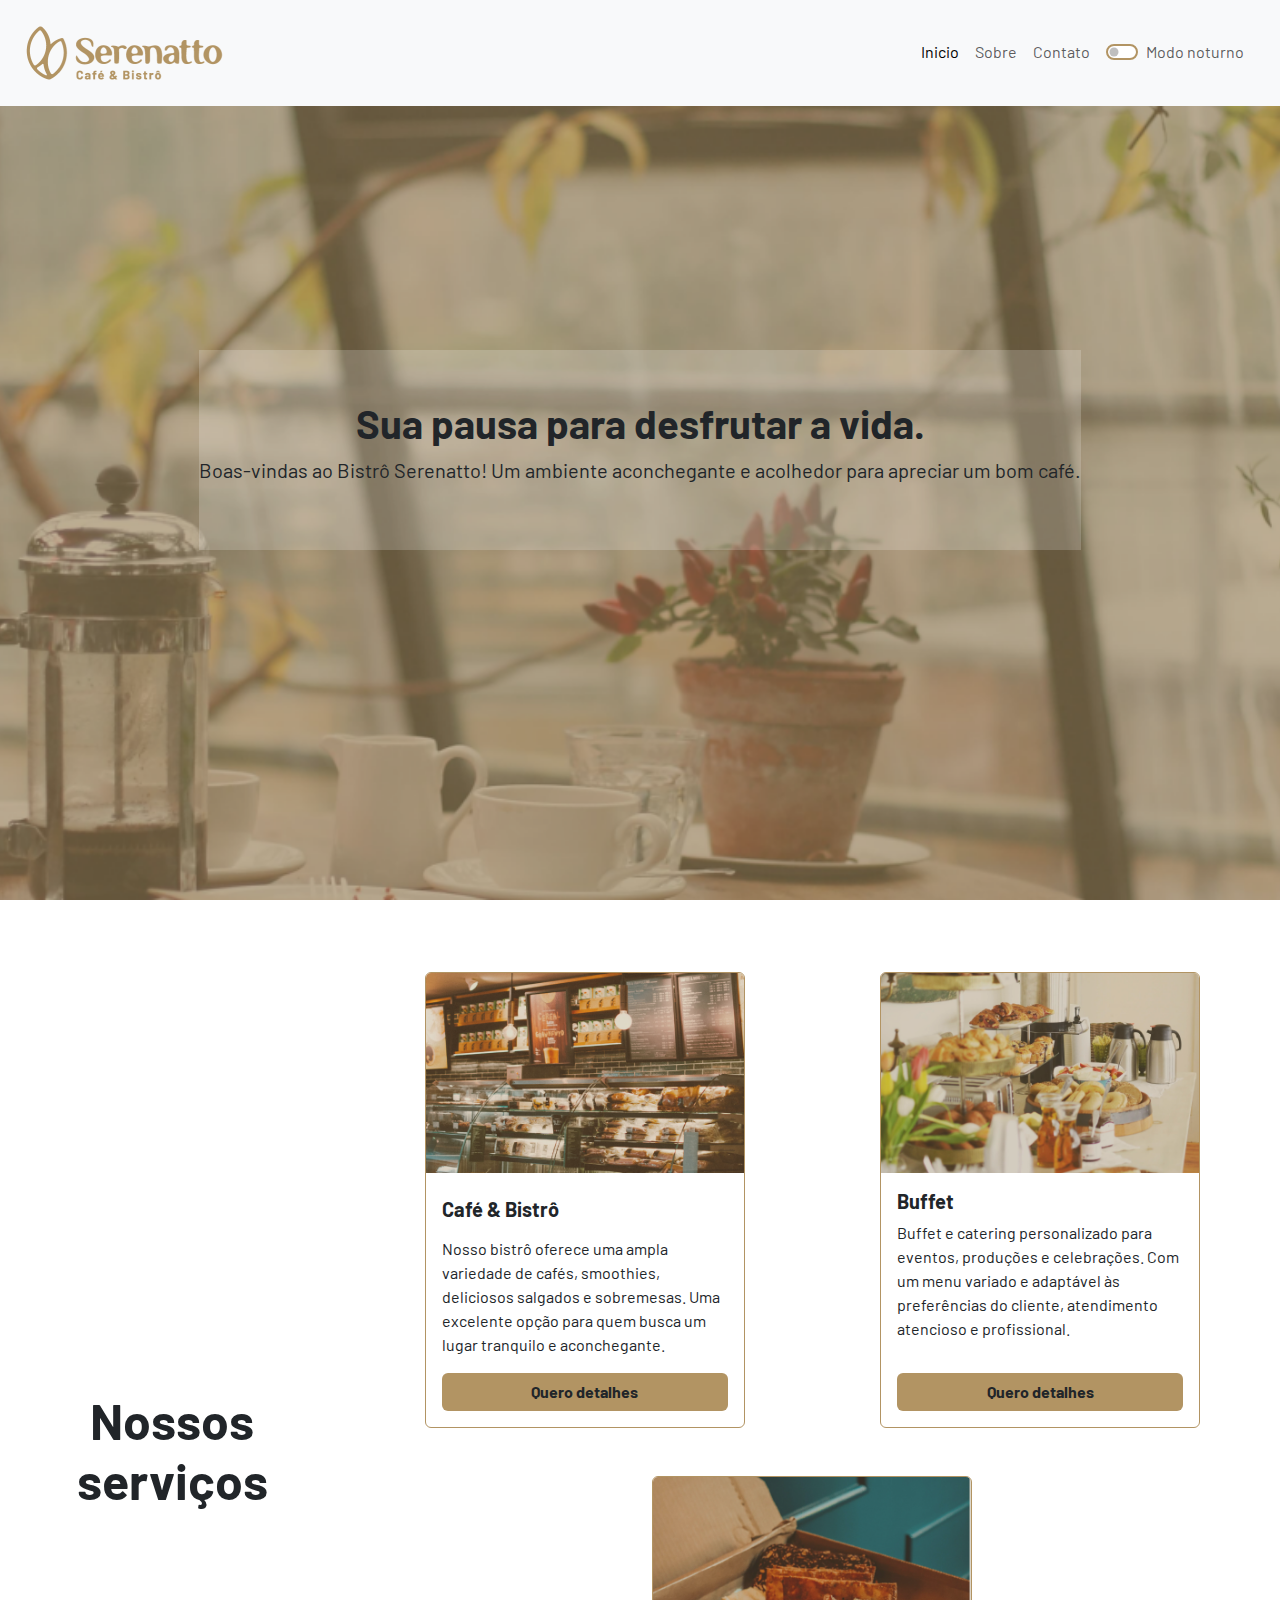
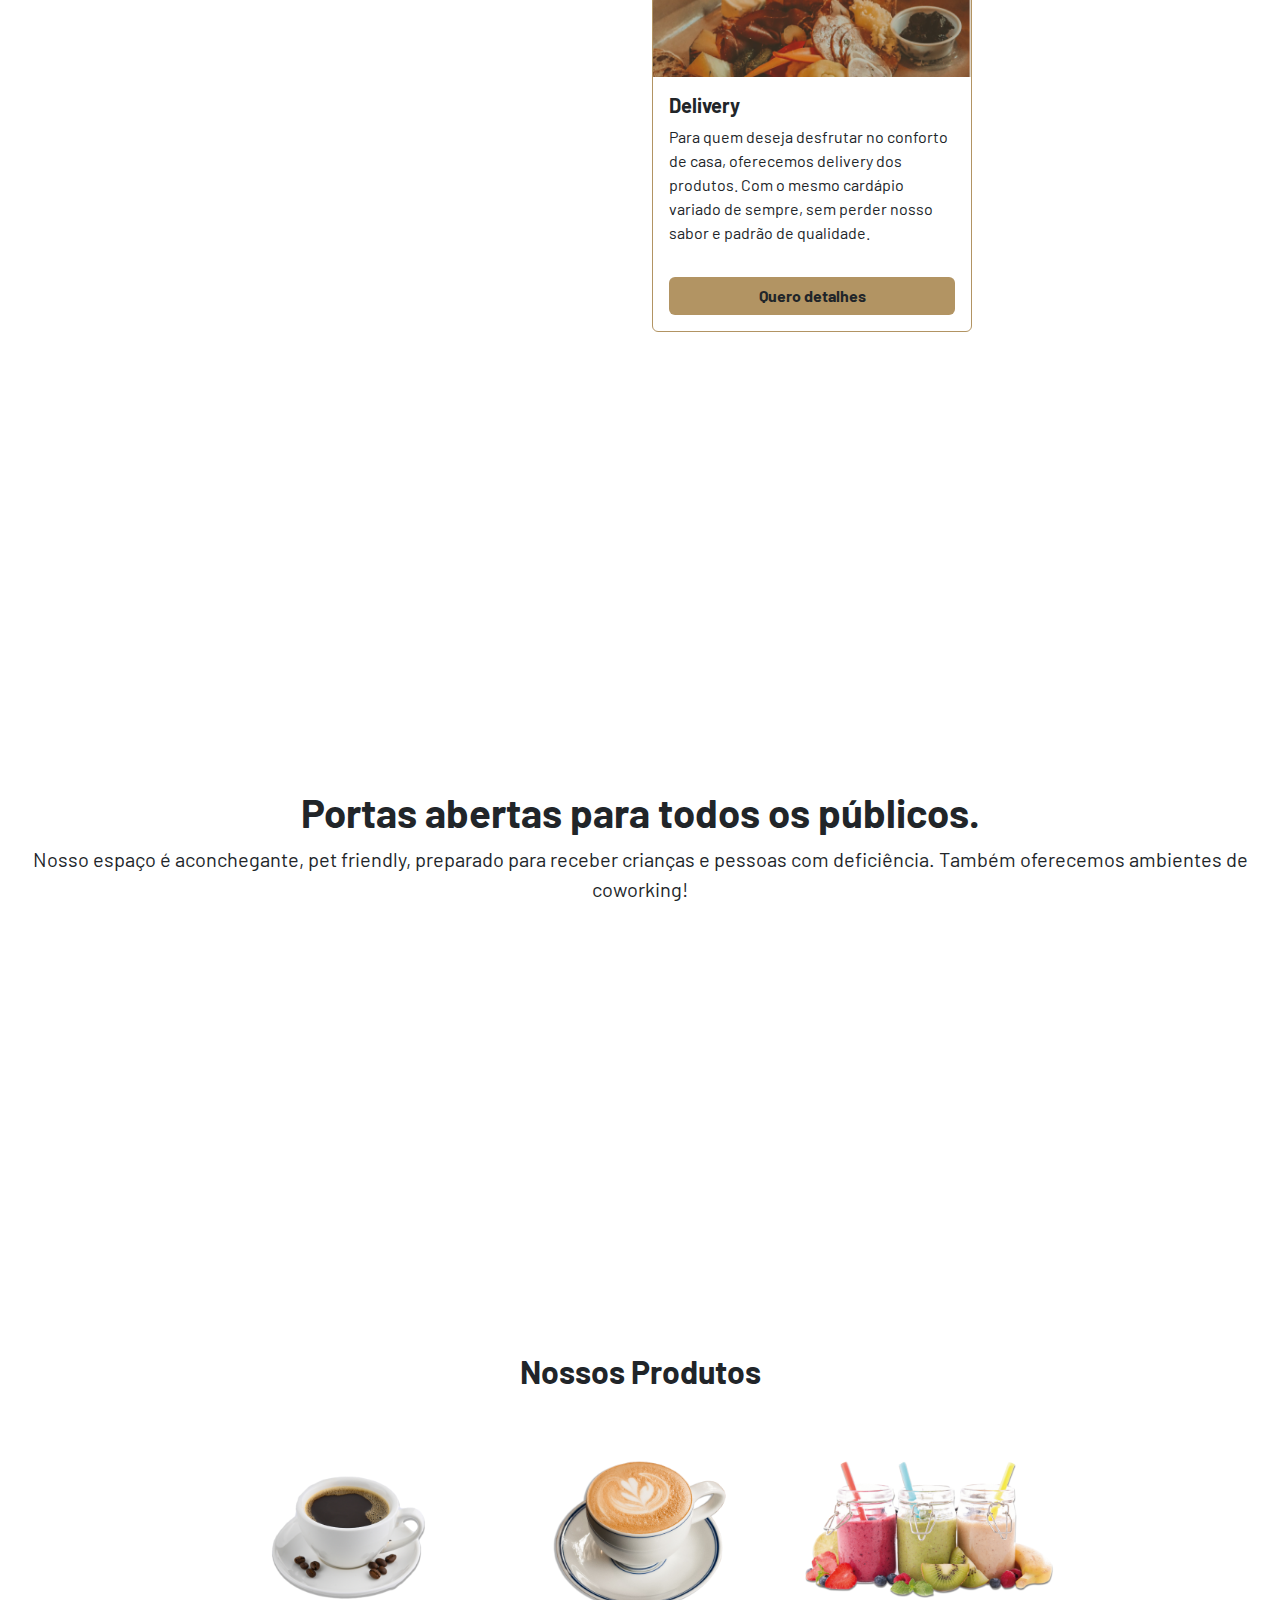
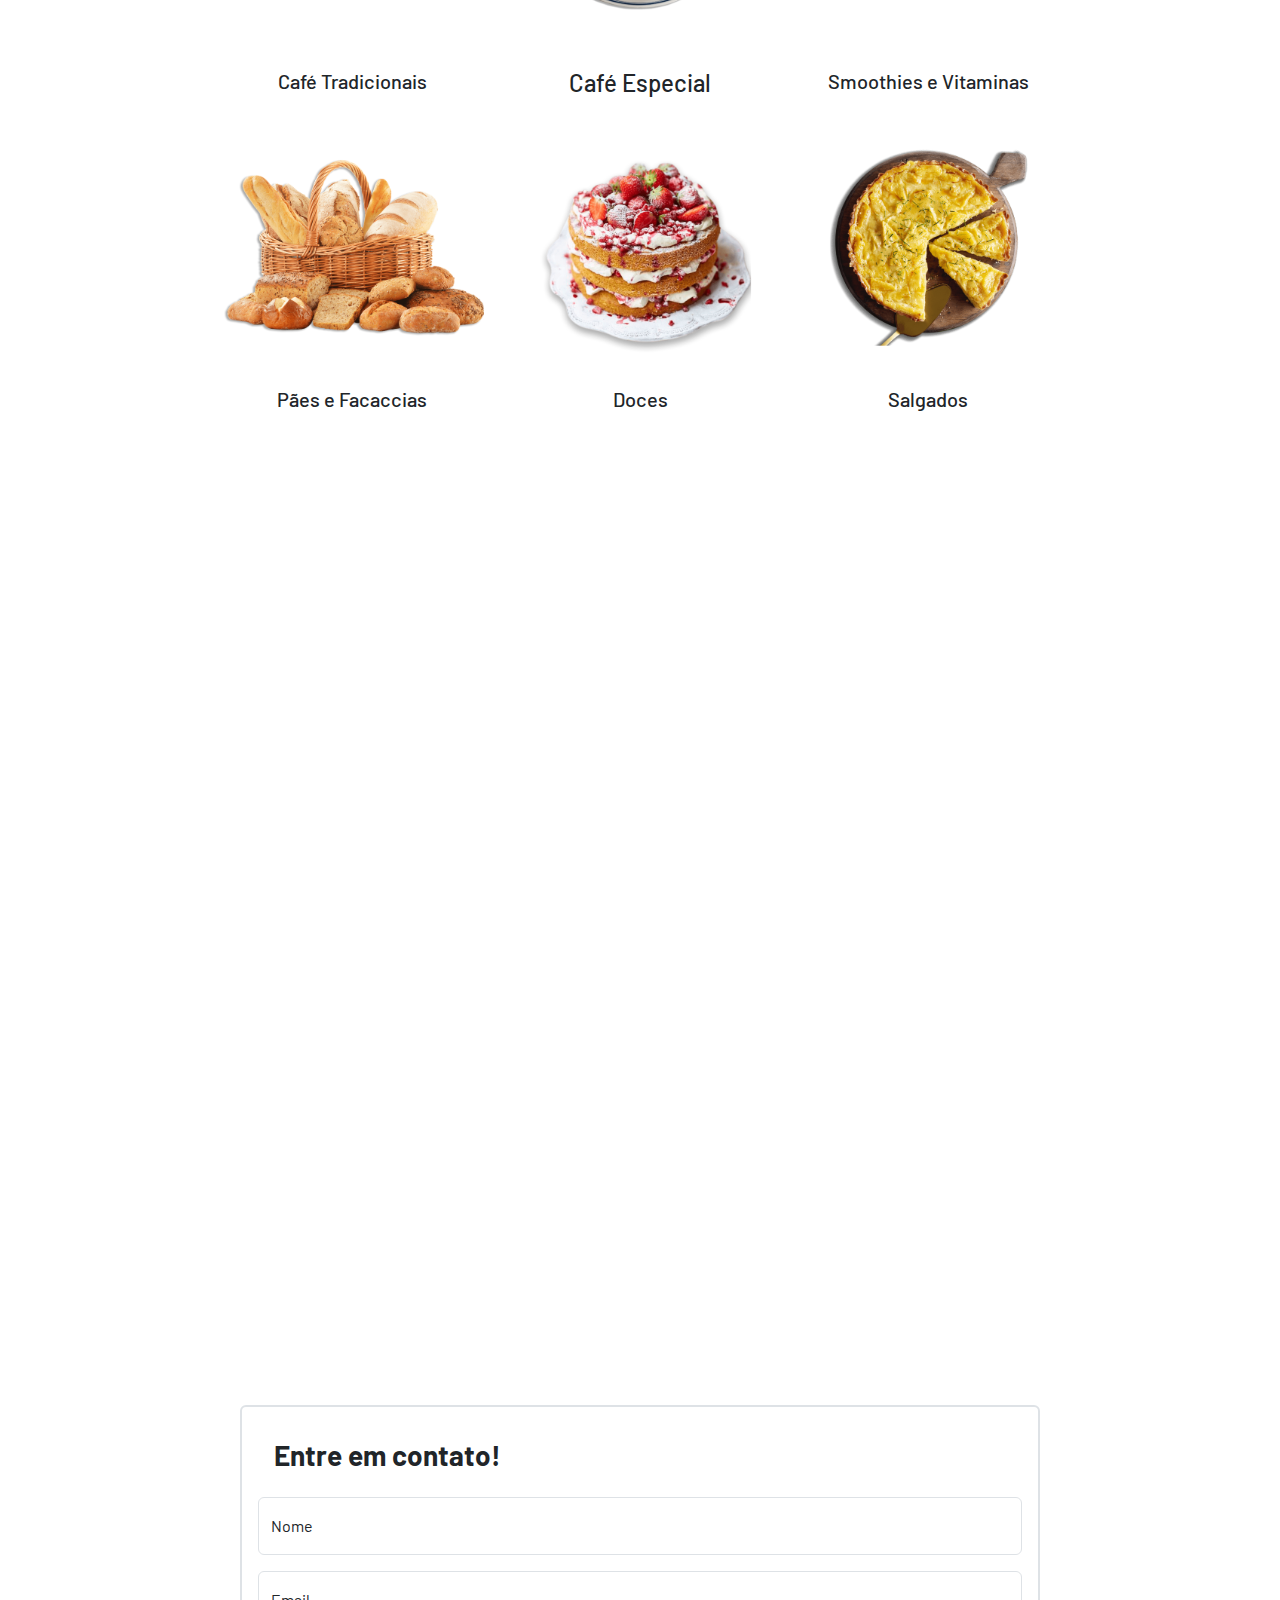
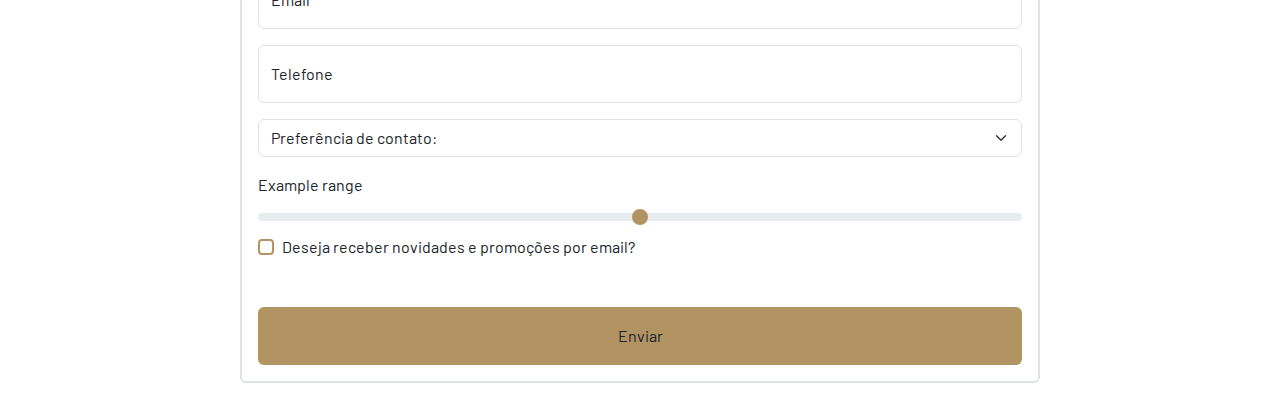
==== index.html @ 30882ae3 "Adicionando o formulário" ====
<!DOCTYPE html>
<html lang="pt-br">
<head>
    <meta charset="UTF-8">
    <meta http-equiv="X-UA-Compatible" content="IE=edge">
    <meta name="viewport" content="width=device-width, initial-scale=1.0">
    <link rel="shortcut icon" href="./" type="image/x-icon">
    <link rel="shortcut icon" href="assets/imgs/favicon.png" type="image/x-icon">
    <title>Serenatto</title>
    <link href="https://fonts.googleapis.com/css2?family=Barlow+Condensed:wght@700&family=Barlow:wght@400;600&display=swap" rel="stylesheet">
    <link href="https://cdn.jsdelivr.net/npm/bootstrap@5.3.3/dist/css/bootstrap.min.css" rel="stylesheet" integrity="sha384-QWTKZyjpPEjISv5WaRU9OFeRpok6YctnYmDr5pNlyT2bRjXh0JMhjY6hW+ALEwIH" crossorigin="anonymous">
    <link href="https://cdn.jsdelivr.net/npm/bootstrap@5.3.0-alpha2/dist/css/bootstrap.min.css" rel="stylesheet"integrity="sha384-aFq/bzH65dt+w6FI2ooMVUpc+21e0SRygnTpmBvdBgSdnuTN7QbdgL+OapgHtvPp" crossorigin="anonymous">
    <link rel="stylesheet" href="https://cdn.jsdelivr.net/npm/bootstrap-icons@1.10.4/font/bootstrap-icons.css">
    <link rel="stylesheet" href="https://cdn.jsdelivr.net/npm/bootstrap-icons@1.11.3/font/bootstrap-icons.min.css">
    <link rel="stylesheet" href="https://cdnjs.cloudflare.com/ajax/libs/font-awesome/6.5.2/css/all.min.css" integrity="sha512-SnH5WK+bZxgPHs44uWIX+LLJAJ9/2PkPKZ5QiAj6Ta86w+fsb2TkcmfRyVX3pBnMFcV7oQPJkl9QevSCWr3W6A==" crossorigin="anonymous" referrerpolicy="no-referrer" />
    <link rel="stylesheet" href="assets/css/estilos.css">
  </head>
<body>

  <header>
    <nav class="navbar-expand-lg navbar bg-body-tertiary fixed-top">
      <div class="container-fluid">
        <a class="navbar-brand" href="#"><img src="assets/imgs/logo.png" alt="Logo da cafeteria"></a>
        <button class="navbar-toggler" type="button" data-bs-toggle="offcanvas" data-bs-target="#offcanvasNavbar" aria-controls="offcanvasNavbar" aria-label="Toggle navigation">
          <span class="navbar-toggler-icon"></span>
        </button>
        <div class="offcanvas offcanvas-end" tabindex="-1" id="offcanvasNavbar" aria-labelledby="offcanvasNavbarLabel">
          <div class="offcanvas-header">
            <h5 class="offcanvas-title" id="offcanvasNavbarLabel"><img src="assets/imgs/logo-mobile.png" alt=""></h5>
            <button type="button" class="btn-close" data-bs-dismiss="offcanvas" aria-label="Close"></button>
          </div>
          <div class="offcanvas-body">
            <ul class="navbar-nav justify-content-end flex-grow-1 pe-3">
              <li class="nav-item">
                <a class="nav-link active" aria-current="page" href="#">Inicio</a>
              </li>
              <li class="nav-item">
                <a class="nav-link" href="#">Sobre</a>
              </li>
              <li class="nav-item">
                <a class="nav-link" href="#contato">Contato</a>
              </li>
              <li class="nav-item">
                <a class="nav-link" href="#">
                  <div class="form-check form-switch">
                    <input class="form-check-input" type="checkbox" role="switch" id="flexSwitchCheckDefault">
                    <label class="form-check-label" for="flexSwitchCheckDefault">Modo noturno</label>
                  </div>
                </a>
              </li>
          </div>
        </div>
      </div>
    </nav>
  </header>

  <main>
    <!-- Primeira section com a primeira imagem -->
    <section class="banners banner-1 d-flex flex-column justify-content-center">
      <div class="banner-titulo">
        <h2>Sua pausa para desfrutar a vida.</h2>
        <p>Boas-vindas ao Bistrô Serenatto! Um ambiente aconchegante e acolhedor para apreciar um bom café.</p>
      </div>
    </section>

    <!-- Parte de serviços -->
    <section  class="py-5">
      <h2 class=" title text-center fw-bold pb-1">Nossos serviços</h2>
      <div class="container">
        <div class="card m-4" style="width: 20rem;">
          <img src="assets/imgs/cafe-card.png" class="card-img-top" alt="Balcão de padaria normal com alimentos diversos">
          <div class="card-body">
            <h5 class="card-title py-2 fw-bold">Café & Bistrô</h5>
            <p>
              Nosso bistrô oferece uma ampla variedade de cafés, smoothies, deliciosos
              salgados e sobremesas. Uma excelente opção para quem busca um lugar tranquilo e
              aconchegante.
            </p>
            <a href="#" class="btn botao-padrao w-100 fw-bold" data-bs-toggle="offcanvas" data-bs-target="#canvas-1" aria-controls="offcanvasRight">Quero detalhes</a>
          </div>
        </div>

        <div class="card m-4" style="width: 20rem;">
          <img src="./assets/imgs/buffet-card.png" class="card-img-top" alt="Mesa de buffet com alimentos diversos">
          <div class="card-body">
            <h5 class="card-title fw-bold">Buffet</h5>
            <p class="card-text">Buffet e catering personalizado para eventos, produções e celebrações. Com
              um menu variado e adaptável às preferências do cliente, atendimento atencioso e
              profissional.</p>
            <a href="#" class="btn botao-padrao w-100 fw-bold mt-3" data-bs-toggle="offcanvas" data-bs-target="#canvas-1" aria-controls="offcanvasRight">Quero detalhes</a>
          </div>
        </div>

        <div class="card m-4" style="width: 20rem;">
          <img src="./assets/imgs/delivery-card.png" class="card-img-top" alt="Caixa aberta armazenando comidas diversas">
          <div class="card-body">
            <h5 class="card-title fw-bold">Delivery</h5>
            <p class="card-text">Para quem deseja desfrutar no conforto de casa, oferecemos delivery dos
              produtos. Com o mesmo cardápio variado de sempre, sem perder nosso sabor e padrão de
              qualidade.</p>
            <a href="#" class="btn botao-padrao w-100 fw-bold mt-3" data-bs-toggle="offcanvas" data-bs-target="#canvas-1" aria-controls="offcanvasRight">Quero detalhes</a>
          </div>
        </div>
    </section>

    <!-- Segunda imagem para o publico -->
    <section class="banners banner-2 d-flex flex-column justify-content-center">
      <div class="banner-titulo-2">
        <h2>Portas abertas para todos os públicos.</h2>
        <p>Nosso espaço é aconchegante, pet friendly, preparado para receber crianças e pessoas com deficiência. Também oferecemos ambientes de coworking!</p>
      </div>
    </section>

    <!--  Nossos produtos -->
    <section class="py-5" >
      <div class="row justify-content-center">
        <h2 class="fw-bold pb-1 text-center">Nossos Produtos</h2>

        <div class="col-12 col-md-6 col-xl-3 card border-0 btn" style="width: 18rem;" data-bs-toggle="modal" data-bs-target="#modal-1">
          <img src="assets/imgs/produtos-cafe-tradicional.png" class="card-img-top" alt="Imagem do café preto">
          <div class="card-body text-center">
            <h5 class="card-text">Café Tradicionais</h5>
          </div>
        </div>

        <div class="col-12 col-md-6 col-xl-3 card border-0 btn" style="width: 18rem;" data-bs-toggle="modal" data-bs-target="#modal-2">
          <img src="assets/imgs/produtos-cafe-especial.png" class="card-img-top" alt="Imagem café com leite">
          <div class="card-body">
            <h4 class="card-text text-center">Café Especial</h5>
          </div>
        </div>

        <div class="col-12 col-md-6 col-xl-3 card border-0 btn" style="width: 18rem;" data-bs-toggle="modal" data-bs-target="#modal-3">
          <img src="assets/imgs/produtos-vitaminas.png" class="card-img-top" alt="...">
          <div class="card-body">
            <h5 class="card-text text-center">Smoothies e Vitaminas</h5>
          </div>
        </div>
        <div class="col-12 col-md-6 col-xl-3 card border-0 btn" style="width: 18rem;" data-bs-toggle="modal" data-bs-target="#modal-4">
          <img src="assets/imgs/produtos-paes.png" class="card-img-top" alt="...">
          <div class="card-body">
            <h5 class="card-text text-center">Pães e Facaccias</h5>
          </div>
        </div>

        <div class="col-12 col-md-6 col-xl-3 card border-0 btn" style="width: 18rem;" data-bs-toggle="modal" data-bs-target="#modal-5">
          <img src="assets/imgs/produtos-doces.png" class="card-img-top" alt="Doces">
          <div class="card-body">
            <h5 class="card-text text-center">Doces</h5>
          </div>
        </div>

        <div class="col-12 col-md-6 col-xl-3 card border-0 btn" style="width: 18rem;" data-bs-toggle="modal" data-bs-target="#modal-6">
          <img src="assets/imgs/produtos-salgados.png" class="card-img-top" alt="...">
          <div class="card-body">
            <h5 class="card-text text-center">Salgados</h5>
          </div>
        </div>
      </div>
    </section>

    <section class="banners banner-3">   
    </section>

    <section class="py-4 container">
      <div class="border border-2 rounded p-3" style="width: 800px;">
        <h3 class="fw-bold p-3">Entre em contato!</h3>

        <form id="contato">
          <div class="form-floating mb-3">
            <input type="text" class="form-control" id="floatingNome" placeholder="none">
            <label for="floatingNome">Nome</label>
          </div>
          <div class="form-floating mb-3">
            <input type="email" class="form-control" id="floatingEmail" placeholder="name@example.com">
            <label for="floatingEmail">Email</label>
          </div>
          <div class="form-floating mb-3">
            <input type="number" class="form-control" id="floatingTelefone" placeholder="Telefone">
            <label for="floatingTelefone">Telefone</label>
          </div>
          <!-- MENU SUSPENSO -->
          <select class="form-select mb-3" aria-label="Default select example"> 
            <option selected>Preferência de contato:</option>
            <option value="1">WhatsAp</option>
            <option value="2">Email</option>
            <option value="3">Ligação</option>
          </select>
          
          <!-- input range -->
          <label for="nivel-satisfacao" class="form-label">Example range</label>
          <input type="range" class="form-range" id="nivel-satisfacao">

          <!-- input chack -->
          <div class="form-check mb-5">
            <input class="form-check-input" type="checkbox" value="" id="flexCheckDefault">
            <label class="form-check-label" for="flexCheckDefault">
              Deseja receber novidades e promoções por email?
            </label>
          </div>
          <button type="button" class="btn w-100 p-3">Enviar</button>
        </form>
      </div>
    </section>
  </main>

  <!-- Canvas 1 -->
  <div class="offcanvas offcanvas-end" tabindex="-1" id="canvas-1" aria-labelledby="offcanvasRightLabel">
    <div class="offcanvas-header">
      <h5 class="offcanvas-title" id="offcanvasRightLabel"><img src="assets/imgs/logo-mobile.png" alt="Imagem da logo"></h5>
      <button type="button" class="btn-close" data-bs-dismiss="offcanvas" aria-label="Close"></button>
    </div>
    <div class="offcanvas-body">
      <div class="accordion" id="accordionExample">
        <div class="accordion-item">
          <h2 class="accordion-header">
            <button class="accordion-button" type="button" data-bs-toggle="collapse" data-bs-target="#collapseOne" aria-expanded="true" aria-controls="collapseOne">
              Café
            </button>
          </h2>
          <div id="collapseOne" class="accordion-collapse collapse show" data-bs-parent="#accordionExample">
            <div class="accordion-body">
              Temos um excelente espaço para alimentação e descanso, com a vitrine recheada de doces, salgados, cafés tradicionais e especiais para desfrutar seus melhores momentos.
            </div>
          </div>
        </div>
        <div class="accordion-item">
          <h2 class="accordion-header">
            <button class="accordion-button collapsed" type="button" data-bs-toggle="collapse" data-bs-target="#collapseTwo" aria-expanded="false" aria-controls="collapseTwo">
              Bistrô
            </button>
          </h2>
          <div id="collapseTwo" class="accordion-collapse collapse" data-bs-parent="#accordionExample">
            <div class="accordion-body">
              Além de cafés o dia todo, oferecemos refeições em horário de almoço (11 às 15h) com pratos deliciosos de bistrô!
            </div>
          </div>
        </div>
        <div class="accordion-item">
          <h2 class="accordion-header">
            <button class="accordion-button collapsed" type="button" data-bs-toggle="collapse" data-bs-target="#collapseThree" aria-expanded="false" aria-controls="collapseThree">
              Coworking
            </button>
          </h2>
          <div id="collapseThree" class="accordion-collapse collapse" data-bs-parent="#accordionExample">
            <div class="accordion-body">
              Temos espaço adequado para trabalho, com conexão de internet de alta velocidade e instalações confortáveis para reuniões.
            </div>
          </div>
        </div>
      </div>
    </div>
  </div>

  <!-- Modal-1 -->
  <div class="modal fade" id="modal-1" tabindex="-1" aria-labelledby="exampleModalLabel" aria-hidden="true">
    <div class="modal-dialog">
      <div class="modal-content">
        <div class="modal-header">
          <h1 class="modal-title fs-5" id="exampleModalLabel">Café Tradicionais</h1>
          <button type="button" class="btn-close" data-bs-dismiss="modal" aria-label="Close"></button>
        </div>
        <div class="modal-body">
          <img src="assets/imgs/produtos-cafe-tradicional.png" class="w-100" alt="Imagem do café preto">
          <p>
            O café Serenatto é conhecido por seus blends tradicionais e saborosos, que agradam aos amantes da bebida.
            Nossos grãos são cuidadosamente selecionados e torrados para produzir um aroma rico e sabor equilibrado.
          </p>
          <p> 
            Entre os cafés mais tradicionais da casa, destaca-se o "Café Serenatto", um blend exclusivo de grãos com notas de chocolate e caramelo. 
            Outra opção popular é o "Café Italiano", um café expresso encorpado e intenso. Já o "Café Cappuccino" é uma escolha clássica para quem prefere uma bebida cremosa e suave.
          </p>
        </div>
        <div class="modal-footer mx-auto">
          <button type="button" class="btn btn-secondary border-0" data-bs-dismiss="modal">Fechar janela</button>
        </div>
      </div>
    </div>
  </div>

  <!-- Modal-2 -->
  <div class="modal fade" id="modal-2" tabindex="-1" aria-labelledby="exampleModalLabel" aria-hidden="true">
    <div class="modal-dialog">
      <div class="modal-content">
        <div class="modal-header">
          <h1 class="modal-title fs-5" id="exampleModalLabel">Café Tradicionais</h1>
          <button type="button" class="btn-close" data-bs-dismiss="modal" aria-label="Close"></button>
        </div>
        <div class="modal-body">
          <img src="assets/imgs/produtos-cafe-especial.png" class="w-100" alt="Imagem do café preto">
          <p> Somos conhecidos também por nossos cafés especiais, que são cuidadosamente preparados com grãos selecionados de alta qualidade e técnicas de preparo precisas. </p>
          <p> 
            Entre as opções de cafés especiais do Café & Bistrô Serenatto, destacamos o café aeropress, que é preparado com uma técnica de imersão e pressão,
            resultando em uma bebida de sabor intenso e aroma acentuado. Outra opção popular é o café Hario V60, que é preparado com um filtro de papel em formato de cone e resulta em uma bebida limpa e suave,
            ressaltando as notas sensoriais dos grãos. Além disso, oferecemos uma variedade de bebidas geladas, como o café gelado, que é preparado com grãos torrados escuros e servido com gelo e leite, resultando em uma bebida refrescante e saborosa.
          </p>
        </div>
        <div class="modal-footer mx-auto">
          <button type="button" class="btn btn-secondary border-0" data-bs-dismiss="modal">Fechar janela</button>
        </div>
      </div>
    </div>
  </div>

  <!-- Modal -3 -->
  <div class="modal fade" id="modal-3" tabindex="-1" aria-labelledby="exampleModalLabel" aria-hidden="true">
    <div class="modal-dialog">
      <div class="modal-content">
        <div class="modal-header">
          <h1 class="modal-title fs-5" id="exampleModalLabel">Café Tradicionais</h1>
          <button type="button" class="btn-close" data-bs-dismiss="modal" aria-label="Close"></button>
        </div>
        <div class="modal-body">
          <img src="assets/imgs/produtos-vitaminas.png" class="w-100" alt="Vitaminas">
          <p> Somos conhecidos também por nossos cafés especiais, que são cuidadosamente preparados com grãos selecionados de alta qualidade e técnicas de preparo precisas. </p>
          <p> 
            Entre as opções de cafés especiais do Café & Bistrô Serenatto, destacamos o café aeropress, que é preparado com uma técnica de imersão e pressão,
            resultando em uma bebida de sabor intenso e aroma acentuado. Outra opção popular é o café Hario V60, que é preparado com um filtro de papel em formato de cone e resulta em uma bebida limpa e suave,
            ressaltando as notas sensoriais dos grãos. Além disso, oferecemos uma variedade de bebidas geladas, como o café gelado, que é preparado com grãos torrados escuros e servido com gelo e leite, resultando em uma bebida refrescante e saborosa.
          </p>
        </div>
        <div class="modal-footer mx-auto">
          <button type="button" class="btn btn-secondary border-0" data-bs-dismiss="modal">Fechar janela</button>
        </div>
      </div>
    </div>
  </div>

  <!-- Modal-4 -->
  <div class="modal fade" id="modal-4" tabindex="-1" aria-labelledby="exampleModalLabel" aria-hidden="true">
    <div class="modal-dialog">
      <div class="modal-content">
        <div class="modal-header">
          <h1 class="modal-title fs-5" id="exampleModalLabel">Café Tradicionais</h1>
          <button type="button" class="btn-close" data-bs-dismiss="modal" aria-label="Close"></button>
        </div>
        <div class="modal-body">
          <img src="assets/imgs/produtos-paes.png" class="w-100" alt="Vitaminas">
          <p> Somos conhecidos também por nossos cafés especiais, que são cuidadosamente preparados com grãos selecionados de alta qualidade e técnicas de preparo precisas. </p>
          <p> 
            Entre as opções de cafés especiais do Café & Bistrô Serenatto, destacamos o café aeropress, que é preparado com uma técnica de imersão e pressão,
            resultando em uma bebida de sabor intenso e aroma acentuado. Outra opção popular é o café Hario V60, que é preparado com um filtro de papel em formato de cone e resulta em uma bebida limpa e suave,
            ressaltando as notas sensoriais dos grãos. Além disso, oferecemos uma variedade de bebidas geladas, como o café gelado, que é preparado com grãos torrados escuros e servido com gelo e leite, resultando em uma bebida refrescante e saborosa.
          </p>
        </div>
        <div class="modal-footer mx-auto">
          <button type="button" class="btn btn-secondary border-0" data-bs-dismiss="modal">Fechar janela</button>
        </div>
      </div>
    </div>
  </div>

  <!-- Modal-5 -->
  <div class="modal fade" id="modal-5" tabindex="-1" aria-labelledby="exampleModalLabel" aria-hidden="true">
    <div class="modal-dialog">
      <div class="modal-content">
        <div class="modal-header">
          <h1 class="modal-title fs-5" id="exampleModalLabel">Café Tradicionais</h1>
          <button type="button" class="btn-close" data-bs-dismiss="modal" aria-label="Close"></button>
        </div>
        <div class="modal-body">
          <img src="assets/imgs/produtos-doces.png" class="w-100" alt="Vitaminas">
          <p> Somos conhecidos também por nossos cafés especiais, que são cuidadosamente preparados com grãos selecionados de alta qualidade e técnicas de preparo precisas. </p>
          <p> 
            Entre as opções de cafés especiais do Café & Bistrô Serenatto, destacamos o café aeropress, que é preparado com uma técnica de imersão e pressão,
            resultando em uma bebida de sabor intenso e aroma acentuado. Outra opção popular é o café Hario V60, que é preparado com um filtro de papel em formato de cone e resulta em uma bebida limpa e suave,
            ressaltando as notas sensoriais dos grãos. Além disso, oferecemos uma variedade de bebidas geladas, como o café gelado, que é preparado com grãos torrados escuros e servido com gelo e leite, resultando em uma bebida refrescante e saborosa.
          </p>
        </div>
        <div class="modal-footer mx-auto">
          <button type="button" class="btn btn-secondary border-0" data-bs-dismiss="modal">Fechar janela</button>
        </div>
      </div>
    </div>
  </div>

  <!-- Modal6 -->
  <div class="modal fade" id="modal-6" tabindex="-1" aria-labelledby="exampleModalLabel" aria-hidden="true">
    <div class="modal-dialog">
      <div class="modal-content">
        <div class="modal-header">
          <h1 class="modal-title fs-5" id="exampleModalLabel">Café Tradicionais</h1>
          <button type="button" class="btn-close" data-bs-dismiss="modal" aria-label="Close"></button>
        </div>
        <div class="modal-body">
          <img src="assets/imgs/produtos-salgados.png" class="w-100" alt="Vitaminas">
          <p> Somos conhecidos também por nossos cafés especiais, que são cuidadosamente preparados com grãos selecionados de alta qualidade e técnicas de preparo precisas. </p>
          <p> 
            Entre as opções de cafés especiais do Café & Bistrô Serenatto, destacamos o café aeropress, que é preparado com uma técnica de imersão e pressão,
            resultando em uma bebida de sabor intenso e aroma acentuado. Outra opção popular é o café Hario V60, que é preparado com um filtro de papel em formato de cone e resulta em uma bebida limpa e suave,
            ressaltando as notas sensoriais dos grãos. Além disso, oferecemos uma variedade de bebidas geladas, como o café gelado, que é preparado com grãos torrados escuros e servido com gelo e leite, resultando em uma bebida refrescante e saborosa.
          </p>
        </div>
        <div class="modal-footer mx-auto">
          <button type="button" class="btn btn-secondary border-0" data-bs-dismiss="modal">Fechar janela</button>
        </div>
      </div>
    </div>
  </div>

    <script src="https://cdn.jsdelivr.net/npm/bootstrap@5.3.0-alpha2/dist/js/bootstrap.bundle.min.js"
    integrity="sha384-qKXV1j0HvMUeCBQ+QVp7JcfGl760yU08IQ+GpUo5hlbpg51QRiuqHAJz8+BrxE/N"
    crossorigin="anonymous"></script>
</body>
</html>
---- assets/css/estilos.css ----
body {
  --bege: #E6E0D6;
  --marrom-escuro: #816D4F;
  --marrom-claro: #B29463;
  --marrom-maisClaro: #d0a863;
  font-family: 'Barlow', sans-serif;
  height: 4000px;
}

input[type=checkbox]{
  border: 2px solid var(--marrom-claro);
  box-shadow: none;
}

input[type=checkbox]:checked,
input[type="checkbox"]:focus {
  background-color: var(--marrom-claro);
  border-color: var(--marrom-claro);
  box-shadow: none;
  outline: none;
}

/* incerindo o banner da primeira section*/
.banner-1{
  background-image:url(../imgs/banner-1.png);
}

.banners{
  width: 100%;
  height: 100vh;
  background-repeat: no-repeat;
  background-size: cover;
  background-position: center;
  /* fixando a imagem na tela */
  background-attachment: fixed;
}

/* Adicionando o Titulo da pagina */

.banner-titulo{
  background-color: #ffffff32;
  height: 200px;
  text-align: center;
  display: flex;
  flex-direction: column;
  justify-content: center;
}
.banner-titulo h2{
  font-size: 40px;
  font-weight: bold;
}
.banner-titulo p{
  font-size: 20px;
  font-weight: 400;
}

/* Adicionando imagem na segunda section 2*/
.banner-2{
  background-image: url(../imgs/banner-2.png);
}
.banner-titulo-2{
  background-color: #ffffff32;
  height: 200px;
  text-align: center;
  display: flex;
  flex-direction: column;
  justify-content: center;

}
.banner-titulo-2 h2{
  font-size: 40px;
  font-weight: bold;
}
.banner-titulo-2 p{
  font-size: 20px;
  font-weight: 400;
}

/* Adicionando a imagem na section 3 */
.banner-3{
  background-image: url(../imgs/banner-3.png);
}

/* Estilizando a parte de serviços */
section .title{
  font-size: 50px;
  margin: 40px;
}
.container{
  display: flex;
  justify-content: space-around;
  flex-wrap: wrap;
}
.container .card{
  border: 1px solid var(--marrom-claro);
}
.container .btn{
  background-color: var(--marrom-claro);
}

.accordion-button{
  background-color: var(--marrom-claro);
}
.accordion-button:hover{
  background-color: var(--marrom-maisClaro);
}

/* Modal btn */
#exampleModalLabel{
  color: var(--marrom-escuro);
  font-weight: bold;
}
.modal-footer .btn-secondary{
  background-color: var(--marrom-escuro);
  color: #000;
}

/* Input range */
#nivel-satisfacao::-webkit-slider-thumb{
  appearance: none;
  background-color: var(--marrom-claro);
}

/* Para notebooks com 1280px */
@media(width = 1280px){
  section{
    display: flex;
    justify-content: center;
    align-items: center;
  }
  section .row{
    width: 900px;
  }
}

/* PARA celulares 360px */
@media(width <= 428px){
  .navbar-brand > img{
    width: 150px;
  }
  .banner-titulo h2 {
    font-size: 27px;
    font-weight: bold;
  } 
  .banners .banner-titulo p{
    font-size: 16px;
  }

  .py-5 .title{
    font-size: 30px;
  }

  .banners .banner-titulo-2 h2{
    font-size: 20px;
  }
  .banners .banner-titulo-2 p{
    font-size: 15px;
  }

  .servicos h2{
    font-size: 30px;
  }
  .servicos-container1 div >h3{
    font-size: 20px; 
    font-weight: bold;
  }
  .servicos-container2 div >h3{
    font-size: 20px; 
    font-weight: bold;
  }

  .card-text:last-child {
    font-weight: bold;
    margin-bottom: 5px;
  }
}
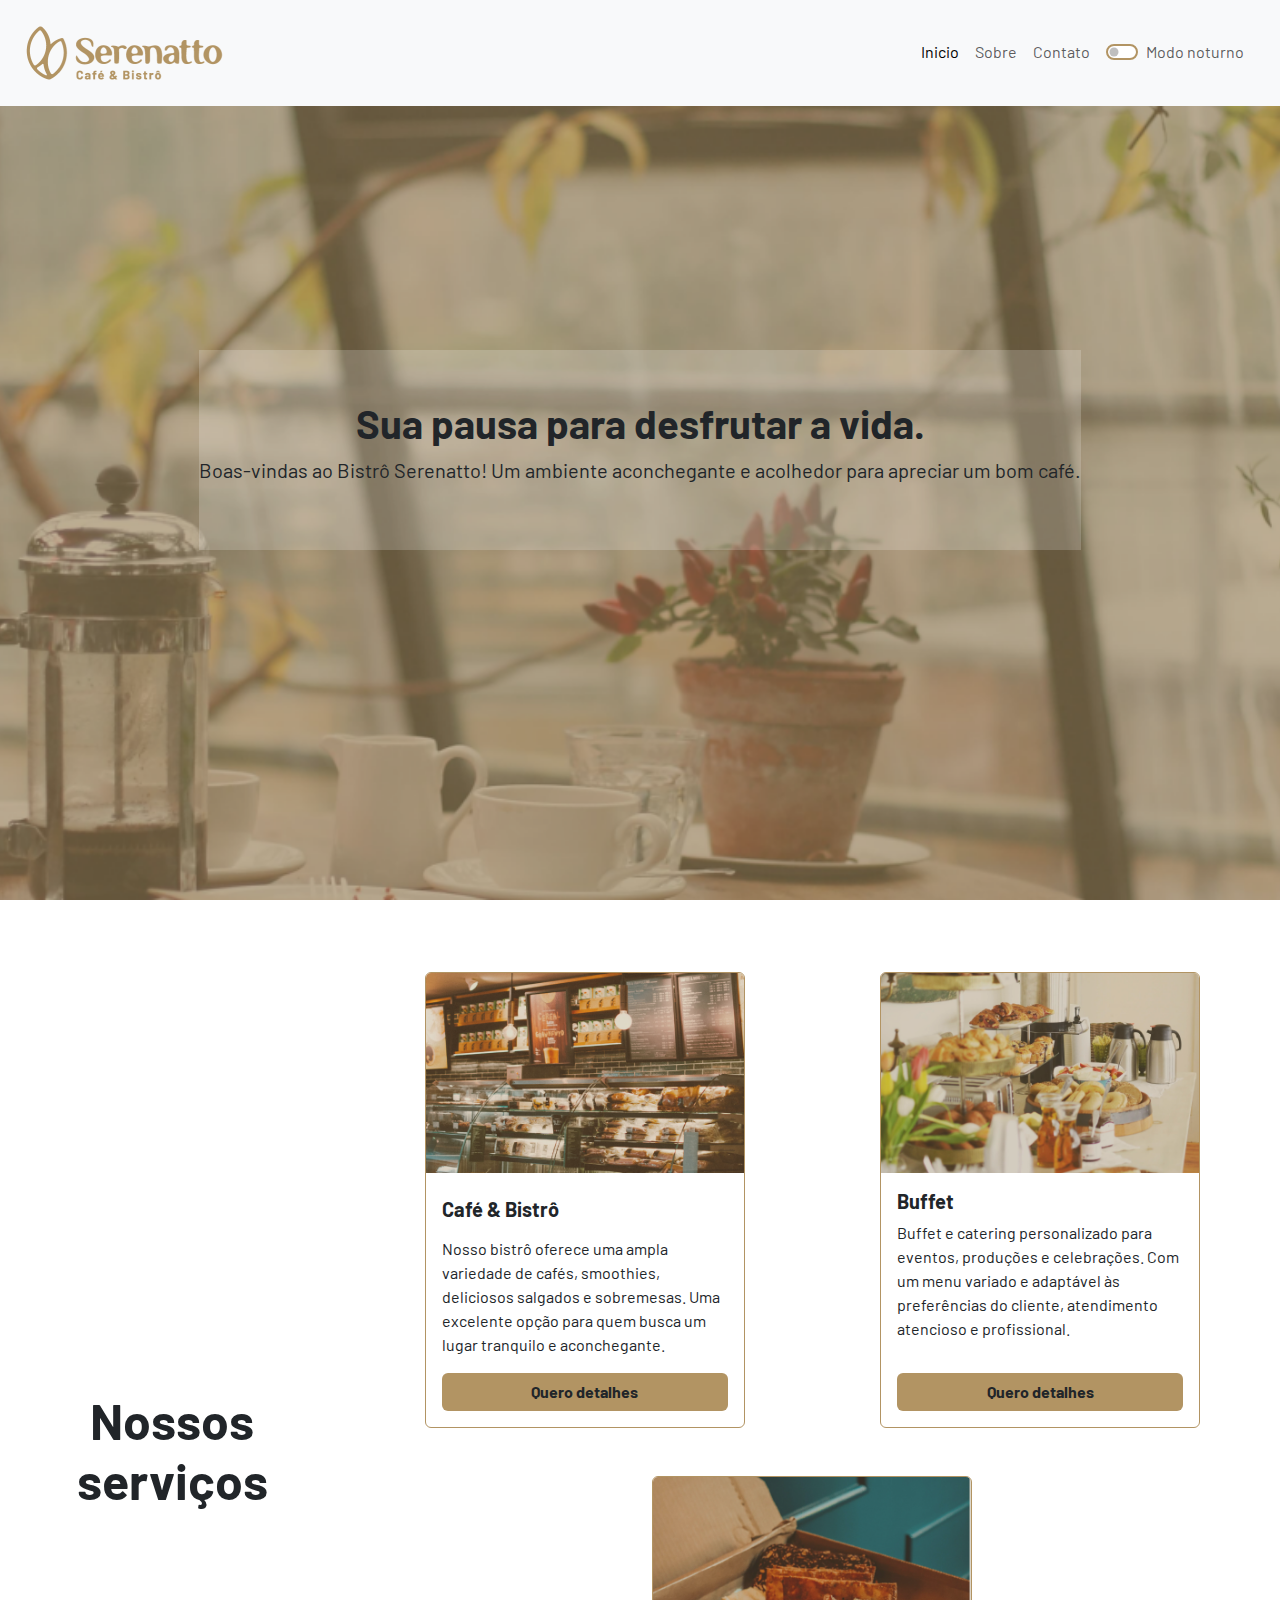
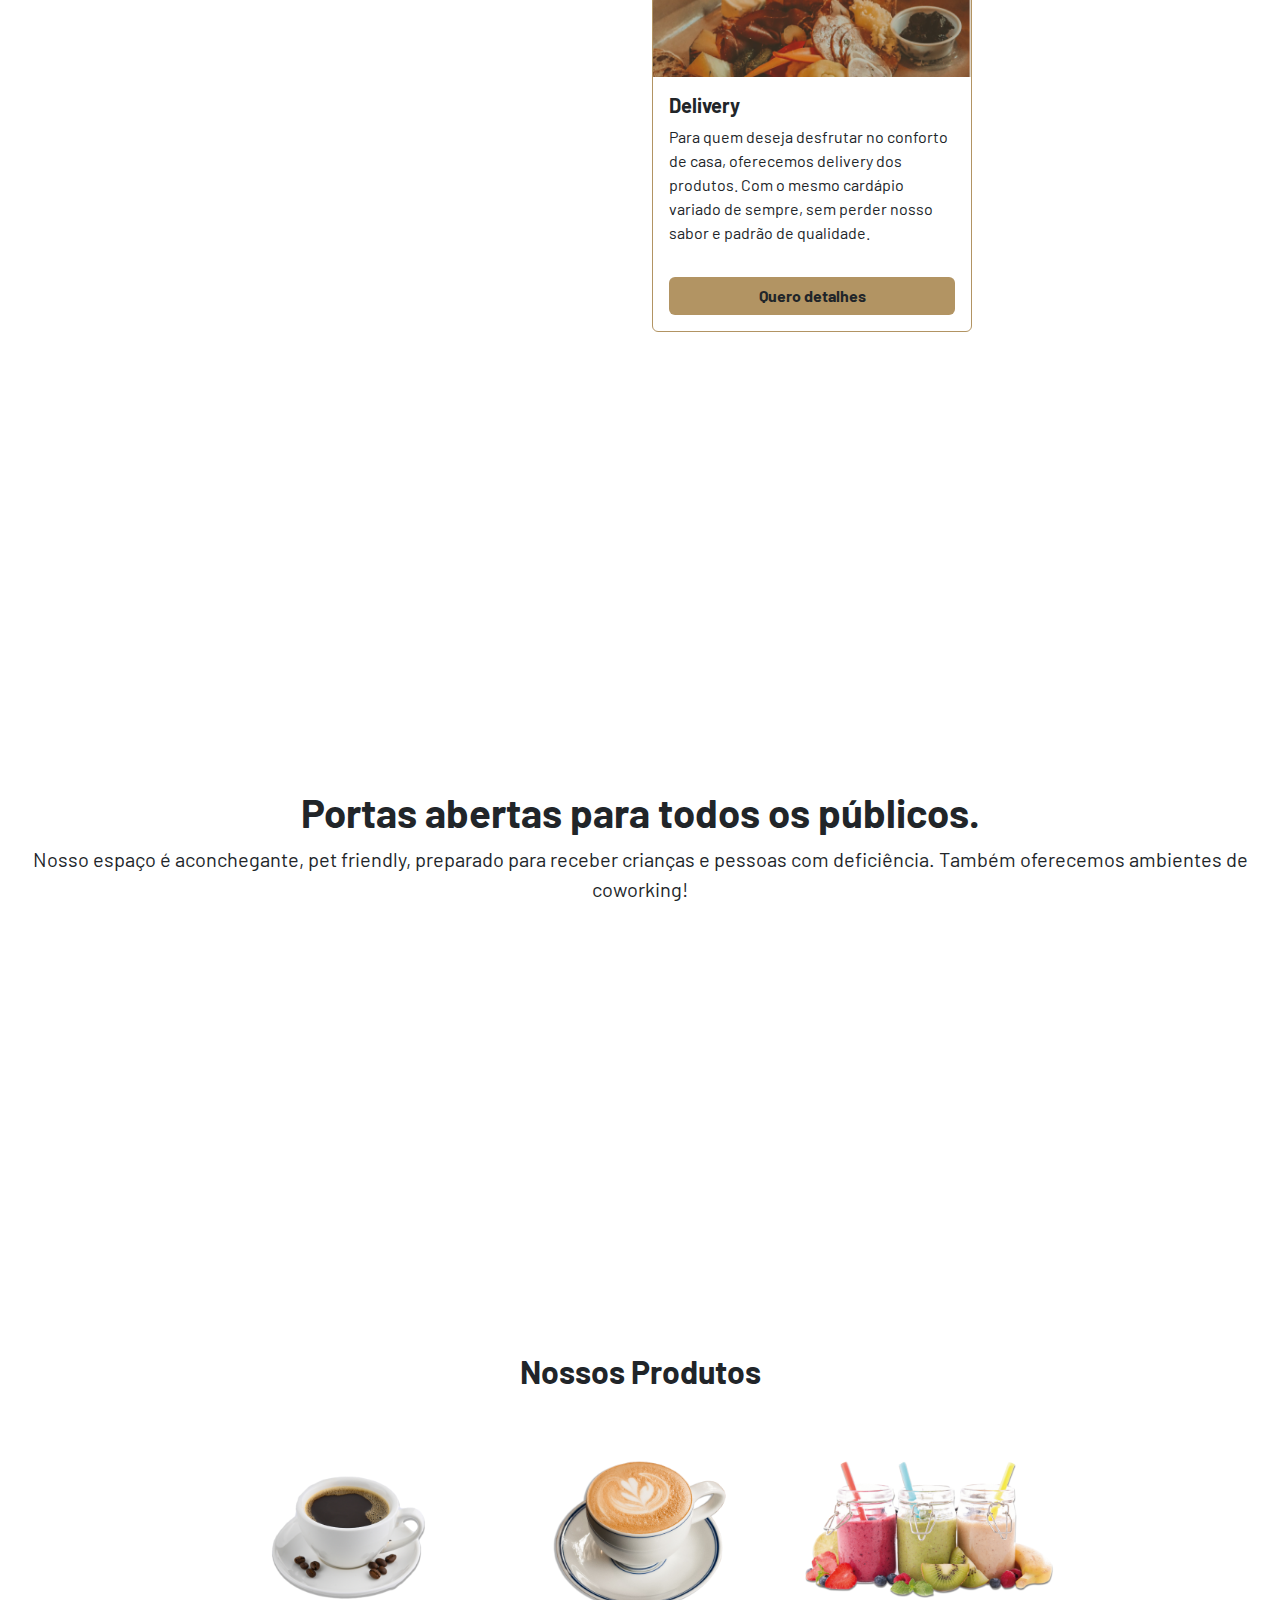
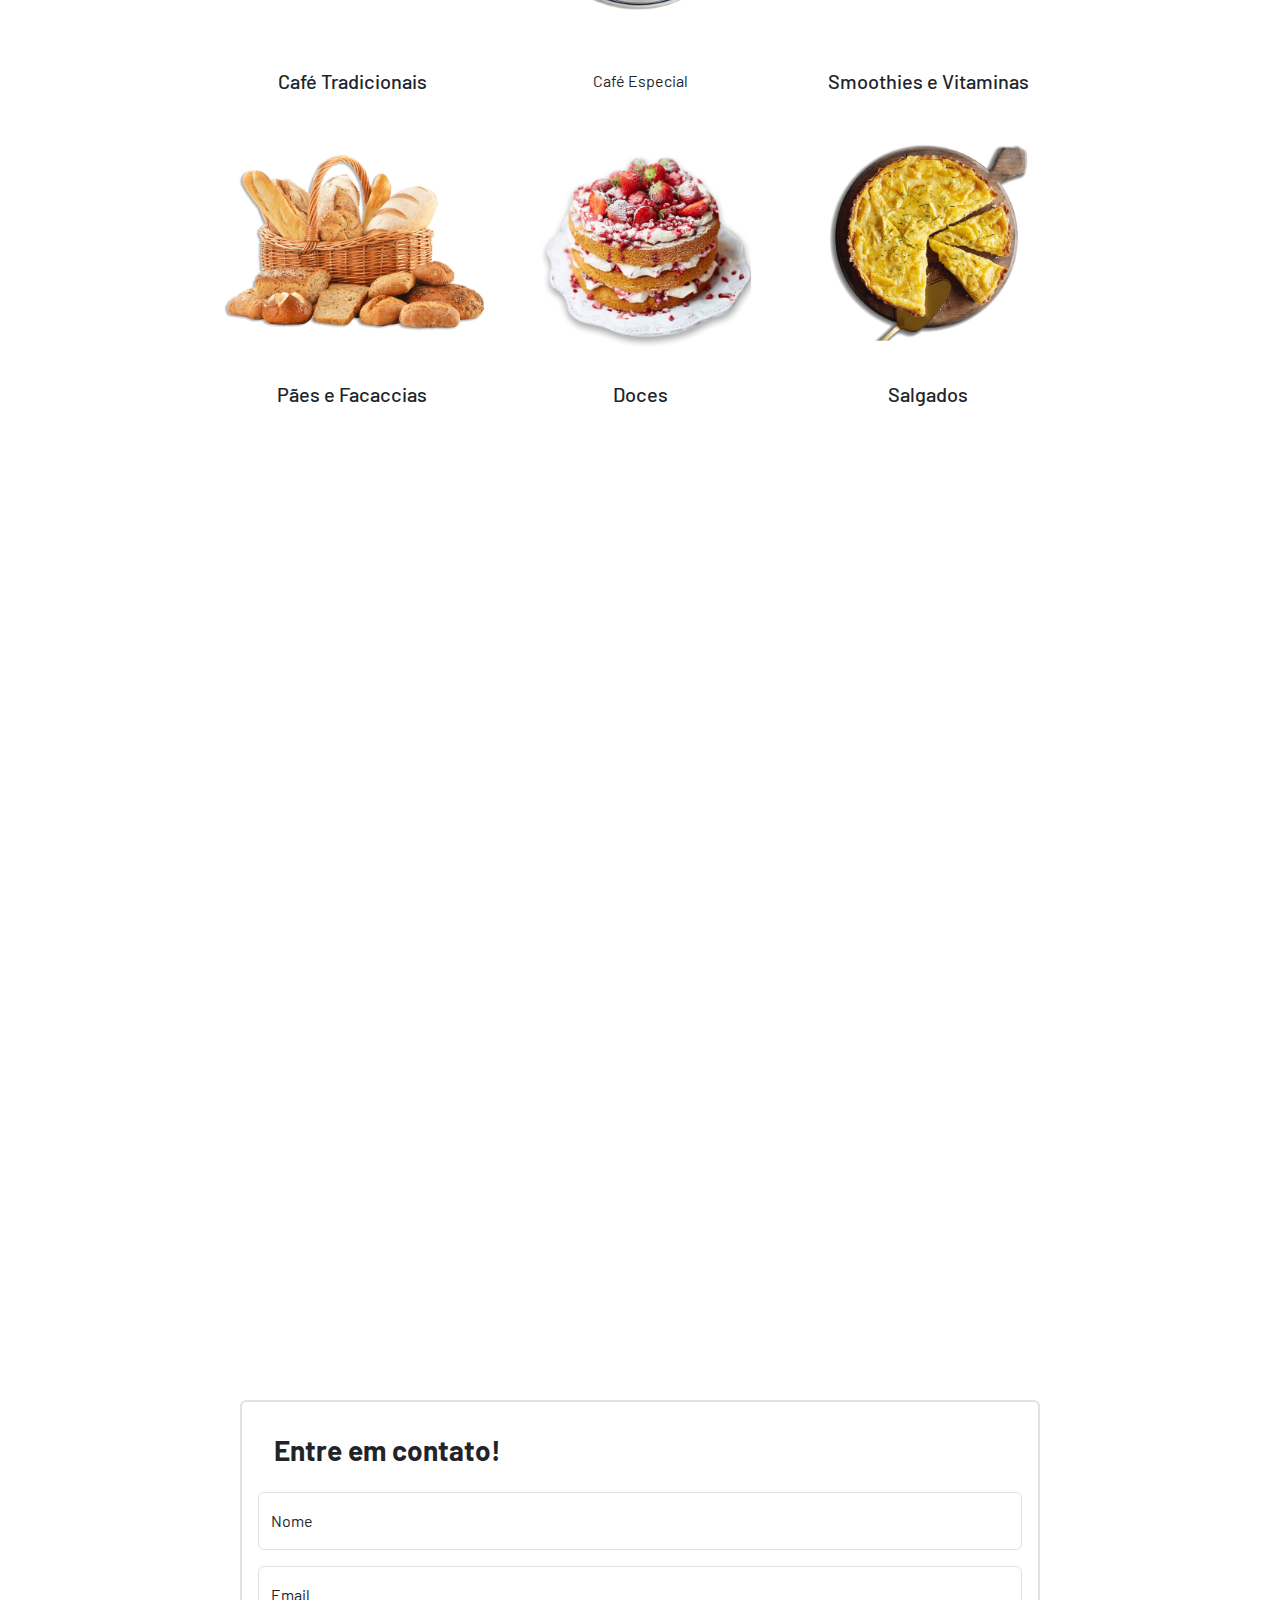
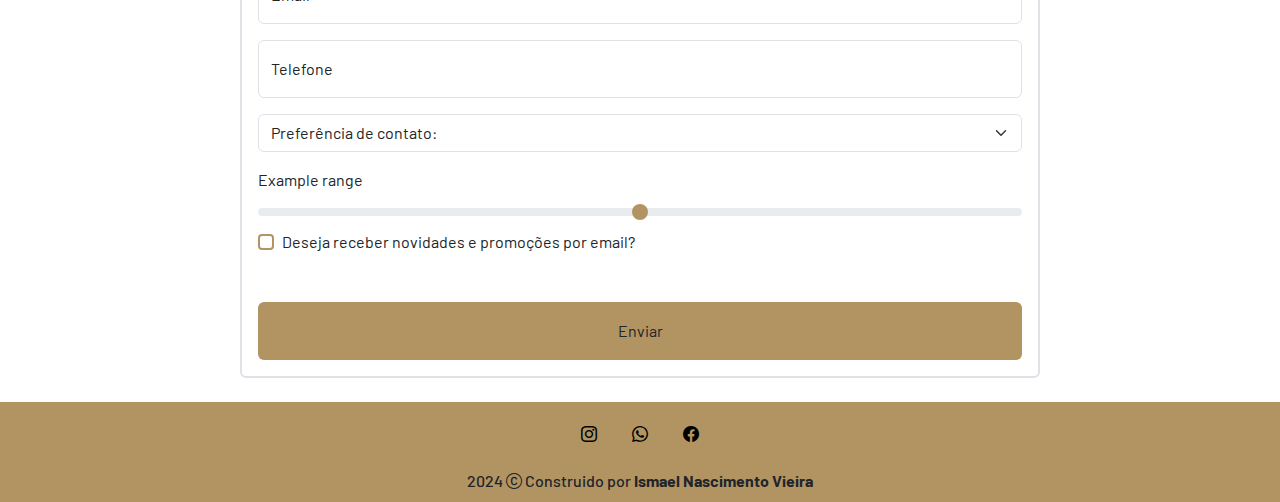
==== commit c6e1e32c: "Adicionando o footer" ====
--- a/index.html
+++ b/index.html
@@ -10,7 +10,7 @@
     <link href="https://fonts.googleapis.com/css2?family=Barlow+Condensed:wght@700&family=Barlow:wght@400;600&display=swap" rel="stylesheet">
     <link href="https://cdn.jsdelivr.net/npm/bootstrap@5.3.3/dist/css/bootstrap.min.css" rel="stylesheet" integrity="sha384-QWTKZyjpPEjISv5WaRU9OFeRpok6YctnYmDr5pNlyT2bRjXh0JMhjY6hW+ALEwIH" crossorigin="anonymous">
     <link href="https://cdn.jsdelivr.net/npm/bootstrap@5.3.0-alpha2/dist/css/bootstrap.min.css" rel="stylesheet"integrity="sha384-aFq/bzH65dt+w6FI2ooMVUpc+21e0SRygnTpmBvdBgSdnuTN7QbdgL+OapgHtvPp" crossorigin="anonymous">
-    <link rel="stylesheet" href="https://cdn.jsdelivr.net/npm/bootstrap-icons@1.10.4/font/bootstrap-icons.css">
+    <link rel="stylesheet" href="https://cdn.jsdelivr.net/npm/bootstrap-icons@1.11.3/font/bootstrap-icons.min.css">
     <link rel="stylesheet" href="https://cdn.jsdelivr.net/npm/bootstrap-icons@1.11.3/font/bootstrap-icons.min.css">
     <link rel="stylesheet" href="https://cdnjs.cloudflare.com/ajax/libs/font-awesome/6.5.2/css/all.min.css" integrity="sha512-SnH5WK+bZxgPHs44uWIX+LLJAJ9/2PkPKZ5QiAj6Ta86w+fsb2TkcmfRyVX3pBnMFcV7oQPJkl9QevSCWr3W6A==" crossorigin="anonymous" referrerpolicy="no-referrer" />
     <link rel="stylesheet" href="assets/css/estilos.css">
@@ -119,14 +119,14 @@
         <div class="col-12 col-md-6 col-xl-3 card border-0 btn" style="width: 18rem;" data-bs-toggle="modal" data-bs-target="#modal-1">
           <img src="assets/imgs/produtos-cafe-tradicional.png" class="card-img-top" alt="Imagem do café preto">
           <div class="card-body text-center">
-            <h5 class="card-text">Café Tradicionais</h5>
+            <h5 class="card-text text-center">Café Tradicionais</h5>
           </div>
         </div>
 
         <div class="col-12 col-md-6 col-xl-3 card border-0 btn" style="width: 18rem;" data-bs-toggle="modal" data-bs-target="#modal-2">
           <img src="assets/imgs/produtos-cafe-especial.png" class="card-img-top" alt="Imagem café com leite">
           <div class="card-body">
-            <h4 class="card-text text-center">Café Especial</h5>
+            <h5class="card-text text-center">Café Especial</h5>
           </div>
         </div>
 
@@ -204,6 +204,17 @@
     </section>
   </main>
 
+  <footer class="text-center">
+    <div class="rodape-icons py-3">
+      <a href="https://www.instagram.com/leo_vieira796/"> <i class="bi bi-instagram m-3 f-30"></i></a>
+     <a href="https://web.whatsapp.com/85998024170"><i class="bi bi-whatsapp m-3"></i></a>
+      <a href="https://www.facebook.com/ismael.vieira.1671/"><i class="bi bi-facebook m-3"></i></a>
+      
+    </div>
+    <div>
+      <h6>2024 <i class="bi bi-c-circle"></i> Construido por <strong>Ismael Nascimento Vieira</strong></h4>
+    </div>  
+  </footer>
   <!-- Canvas 1 -->
   <div class="offcanvas offcanvas-end" tabindex="-1" id="canvas-1" aria-labelledby="offcanvasRightLabel">
     <div class="offcanvas-header">
--- a/assets/css/estilos.css
+++ b/assets/css/estilos.css
@@ -120,7 +120,18 @@
   appearance: none;
   background-color: var(--marrom-claro);
 }
-
+/* RODAPE */
+footer{
+  display: flex;
+  flex-direction: column;
+  justify-content: space-around;
+  background-color: var(--marrom-claro);
+  height: 100px;
+}
+footer .rodape-icons a{
+  text-decoration: none;
+  color: #000;
+}
 /* Para notebooks com 1280px */
 @media(width = 1280px){
   section{
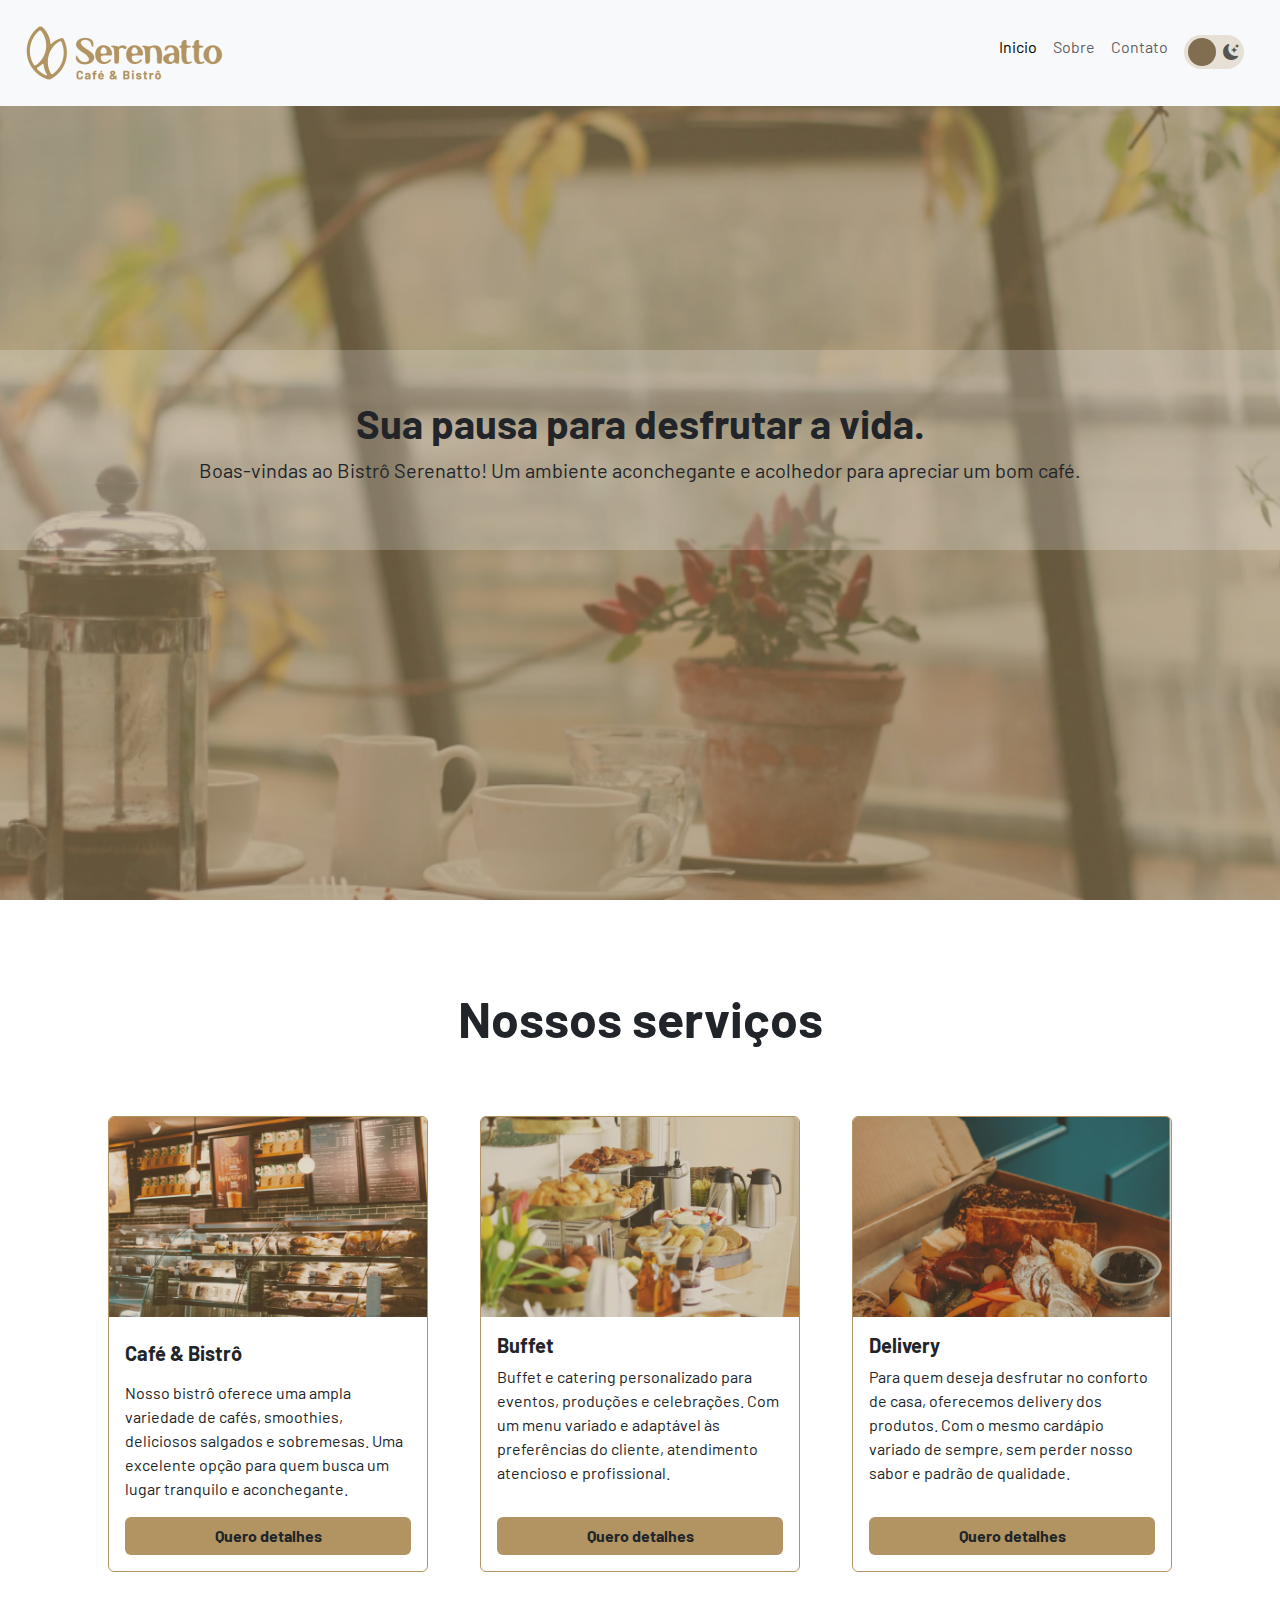
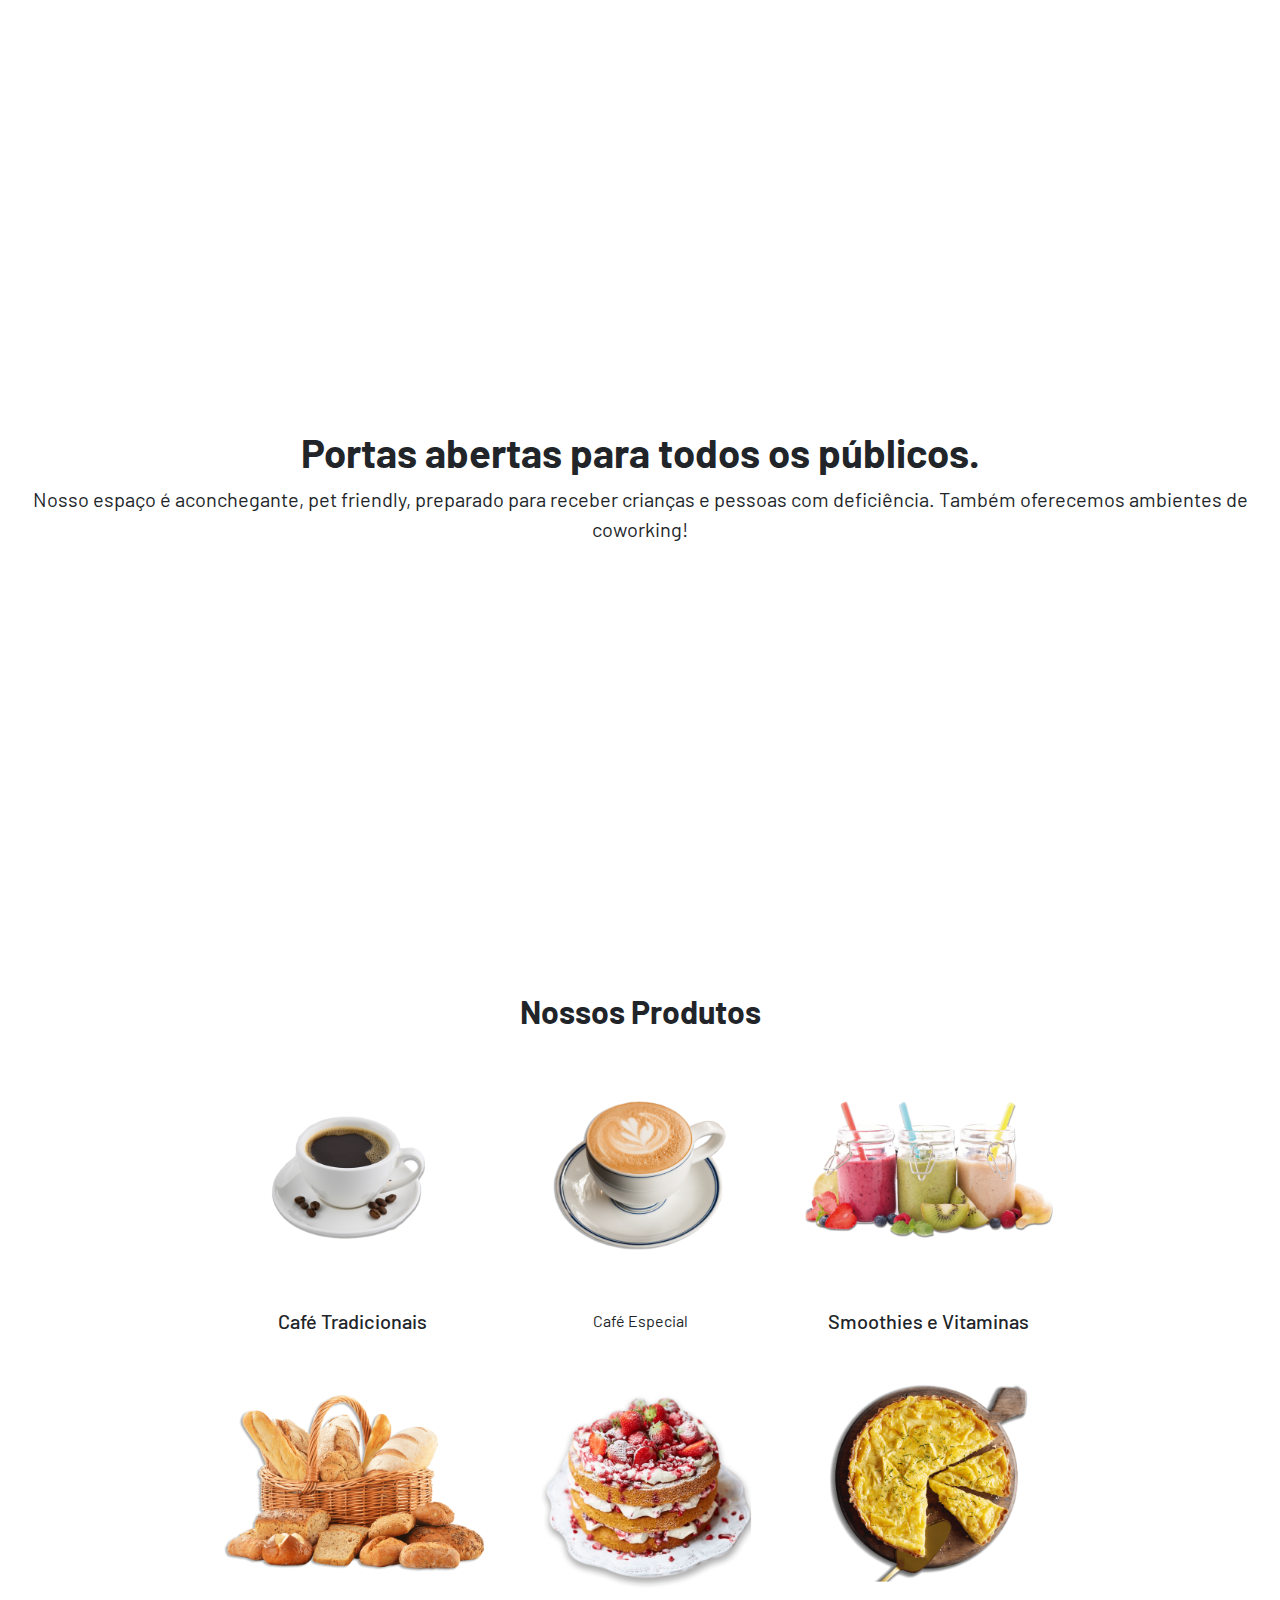
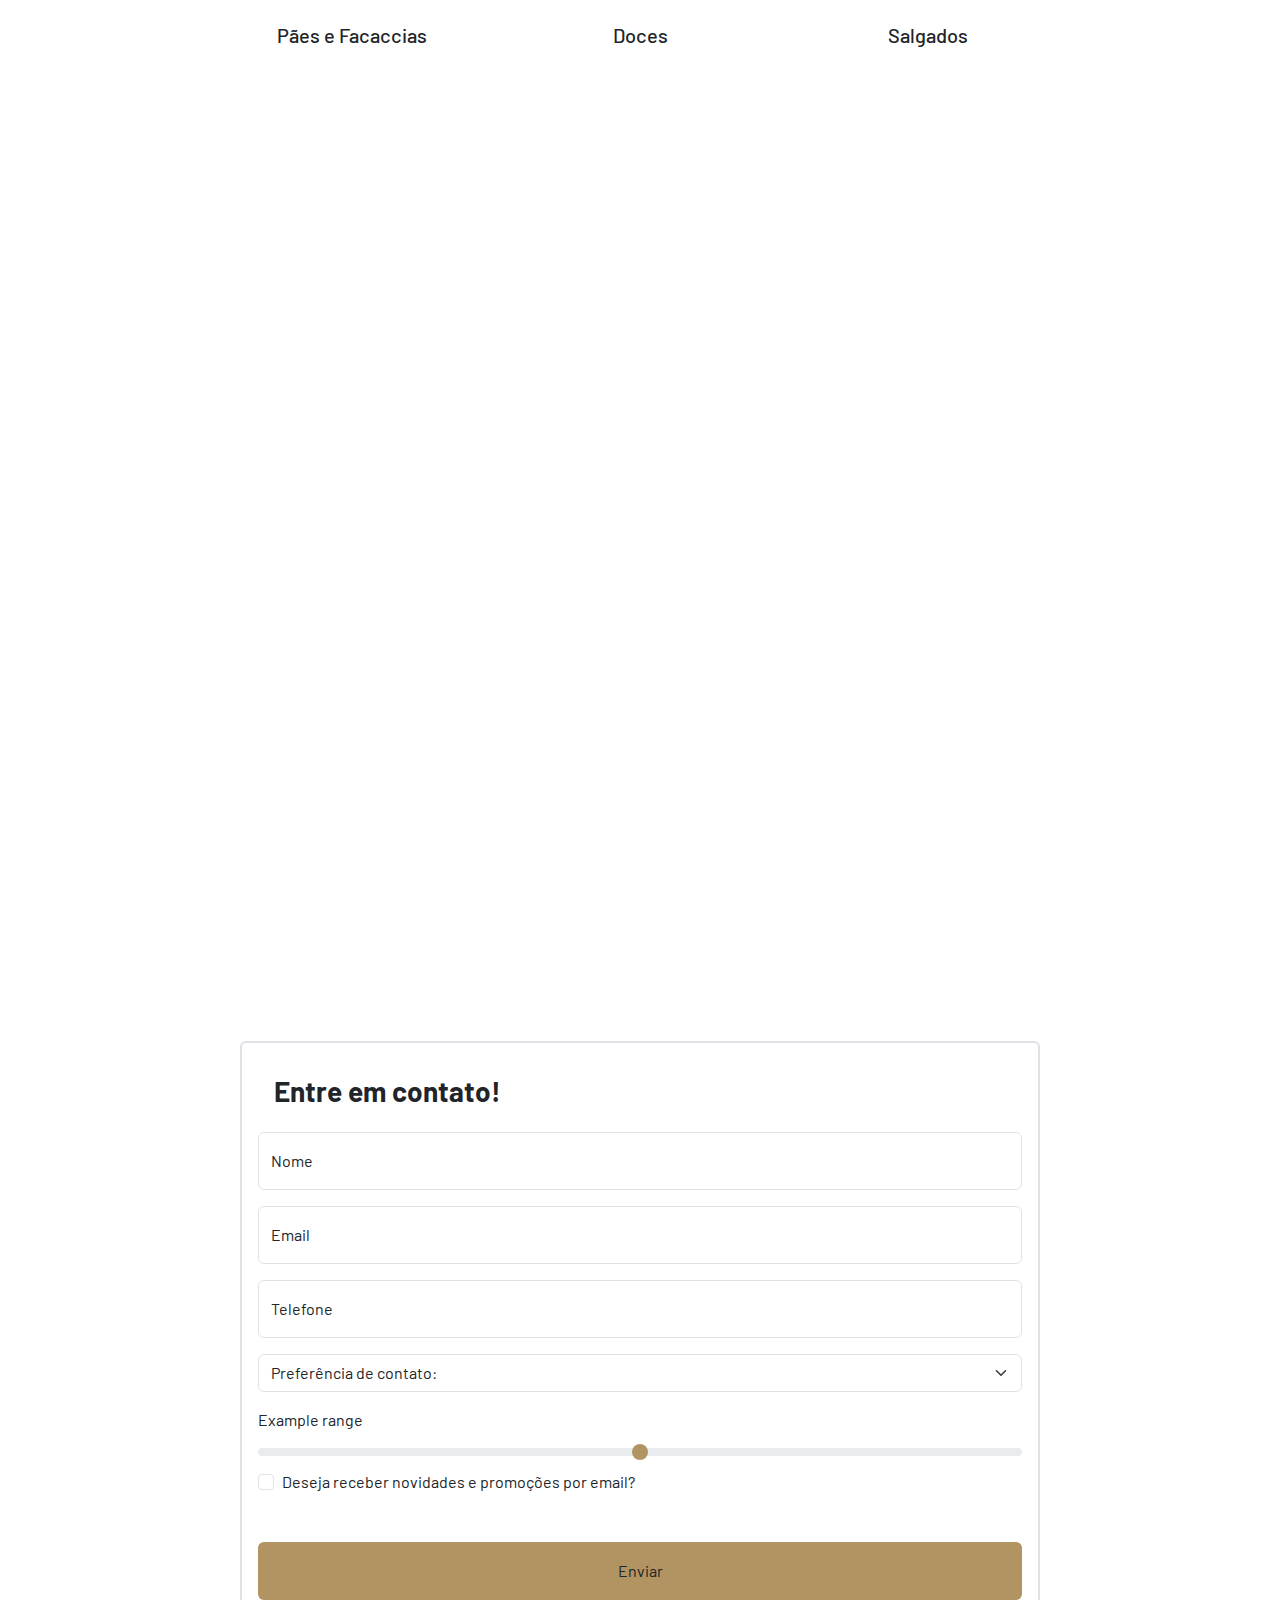
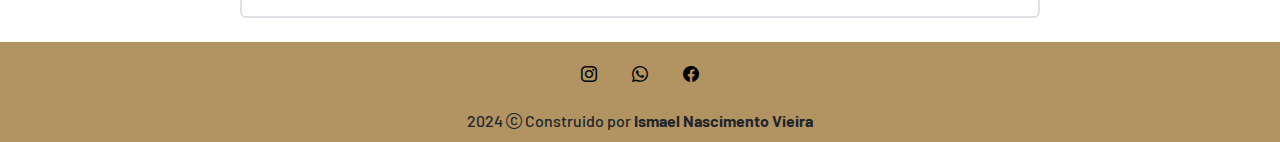
==== commit 00b31111: "Adding night mode input" ====
--- a/index.html
+++ b/index.html
@@ -15,7 +15,7 @@
     <link rel="stylesheet" href="https://cdnjs.cloudflare.com/ajax/libs/font-awesome/6.5.2/css/all.min.css" integrity="sha512-SnH5WK+bZxgPHs44uWIX+LLJAJ9/2PkPKZ5QiAj6Ta86w+fsb2TkcmfRyVX3pBnMFcV7oQPJkl9QevSCWr3W6A==" crossorigin="anonymous" referrerpolicy="no-referrer" />
     <link rel="stylesheet" href="assets/css/estilos.css">
   </head>
-<body>
+<body data-bs-theme="light">
 
   <header>
     <nav class="navbar-expand-lg navbar bg-body-tertiary fixed-top">
@@ -42,9 +42,13 @@
               </li>
               <li class="nav-item">
                 <a class="nav-link" href="#">
-                  <div class="form-check form-switch">
-                    <input class="form-check-input" type="checkbox" role="switch" id="flexSwitchCheckDefault">
-                    <label class="form-check-label" for="flexSwitchCheckDefault">Modo noturno</label>
+                  <div class="form-check form-switch chk" style="padding-left: 0;">
+                    <input type="checkbox" name="checkbox" id="modo-noturno">
+                    <label for="modo-noturno">
+                      <i class="bi sun" id="icons"></i>
+                      <i class="bi bi-moon-stars-fill" id="icons"></i>
+                      <div class="ball"></div>
+                    </label>
                   </div>
                 </a>
               </li>
@@ -57,14 +61,14 @@
   <main>
     <!-- Primeira section com a primeira imagem -->
     <section class="banners banner-1 d-flex flex-column justify-content-center">
-      <div class="banner-titulo">
+      <div class="banner-titulo w-100">
         <h2>Sua pausa para desfrutar a vida.</h2>
         <p>Boas-vindas ao Bistrô Serenatto! Um ambiente aconchegante e acolhedor para apreciar um bom café.</p>
       </div>
     </section>
 
     <!-- Parte de serviços -->
-    <section  class="py-5">
+    <section  class="py-5  d-flex flex-column">
       <h2 class=" title text-center fw-bold pb-1">Nossos serviços</h2>
       <div class="container">
         <div class="card m-4" style="width: 20rem;">
@@ -112,8 +116,8 @@
     </section>
 
     <!--  Nossos produtos -->
-    <section class="py-5" >
-      <div class="row justify-content-center">
+    <section class="py-5">
+      <div class="row justify-content-center mx-0">
         <h2 class="fw-bold pb-1 text-center">Nossos Produtos</h2>
 
         <div class="col-12 col-md-6 col-xl-3 card border-0 btn" style="width: 18rem;" data-bs-toggle="modal" data-bs-target="#modal-1">
@@ -412,5 +416,6 @@
     <script src="https://cdn.jsdelivr.net/npm/bootstrap@5.3.0-alpha2/dist/js/bootstrap.bundle.min.js"
     integrity="sha384-qKXV1j0HvMUeCBQ+QVp7JcfGl760yU08IQ+GpUo5hlbpg51QRiuqHAJz8+BrxE/N"
     crossorigin="anonymous"></script>
+    <script src="assets/js/script.js"></script>
 </body>
 </html>--- a/assets/css/estilos.css
+++ b/assets/css/estilos.css
@@ -5,21 +5,45 @@
   --marrom-maisClaro: #d0a863;
   font-family: 'Barlow', sans-serif;
   height: 4000px;
-}
-
-input[type=checkbox]{
-  border: 2px solid var(--marrom-claro);
-  box-shadow: none;
-}
-
-input[type=checkbox]:checked,
-input[type="checkbox"]:focus {
-  background-color: var(--marrom-claro);
-  border-color: var(--marrom-claro);
-  box-shadow: none;
-  outline: none;
-}
-
+  transition: transform 0.2s linear;
+}
+
+/* Estilizando o modo noturno */
+.chk #modo-noturno{
+  padding: 0;
+  margin: 0;
+  box-sizing: border-box;
+  position: absolute;
+  opacity: 0;
+}
+.chk label{
+  background-color: #E6E0D6;
+  padding: 5px;
+  width: 60px;
+  border-radius: 50px;
+  cursor: pointer;
+  display: flex;
+  align-items: center;
+  justify-content: space-between;
+  position: relative;
+}
+.chk label .ball{
+  background-color: var(--marrom-escuro);
+  border-radius: 50%;
+  position: absolute;
+  top: 3px;
+  left: 4px;
+  padding: 5px;
+  height: 28px;
+  width: 28px;
+
+  transform: translateX(0px);
+  transition: transform 0.2s linear;
+}
+
+#modo-noturno:checked + label .ball{
+  transform: translateX(25px);
+}
 /* incerindo o banner da primeira section*/
 .banner-1{
   background-image:url(../imgs/banner-1.png);
@@ -132,6 +156,18 @@
   text-decoration: none;
   color: #000;
 }
+
+
+/* Modo DARK */
+[data-bs-theme='dark']{
+  color: #fff;
+  .nav-link, .card-body, .offcanvas, .accordion{
+    --bs-nav-link-color: #fff;
+    --bs-card-color: #fff;
+    --bs-offcanvas-color: #fff;
+    --bs-body-color:#fff;
+  }
+}
 /* Para notebooks com 1280px */
 @media(width = 1280px){
   section{
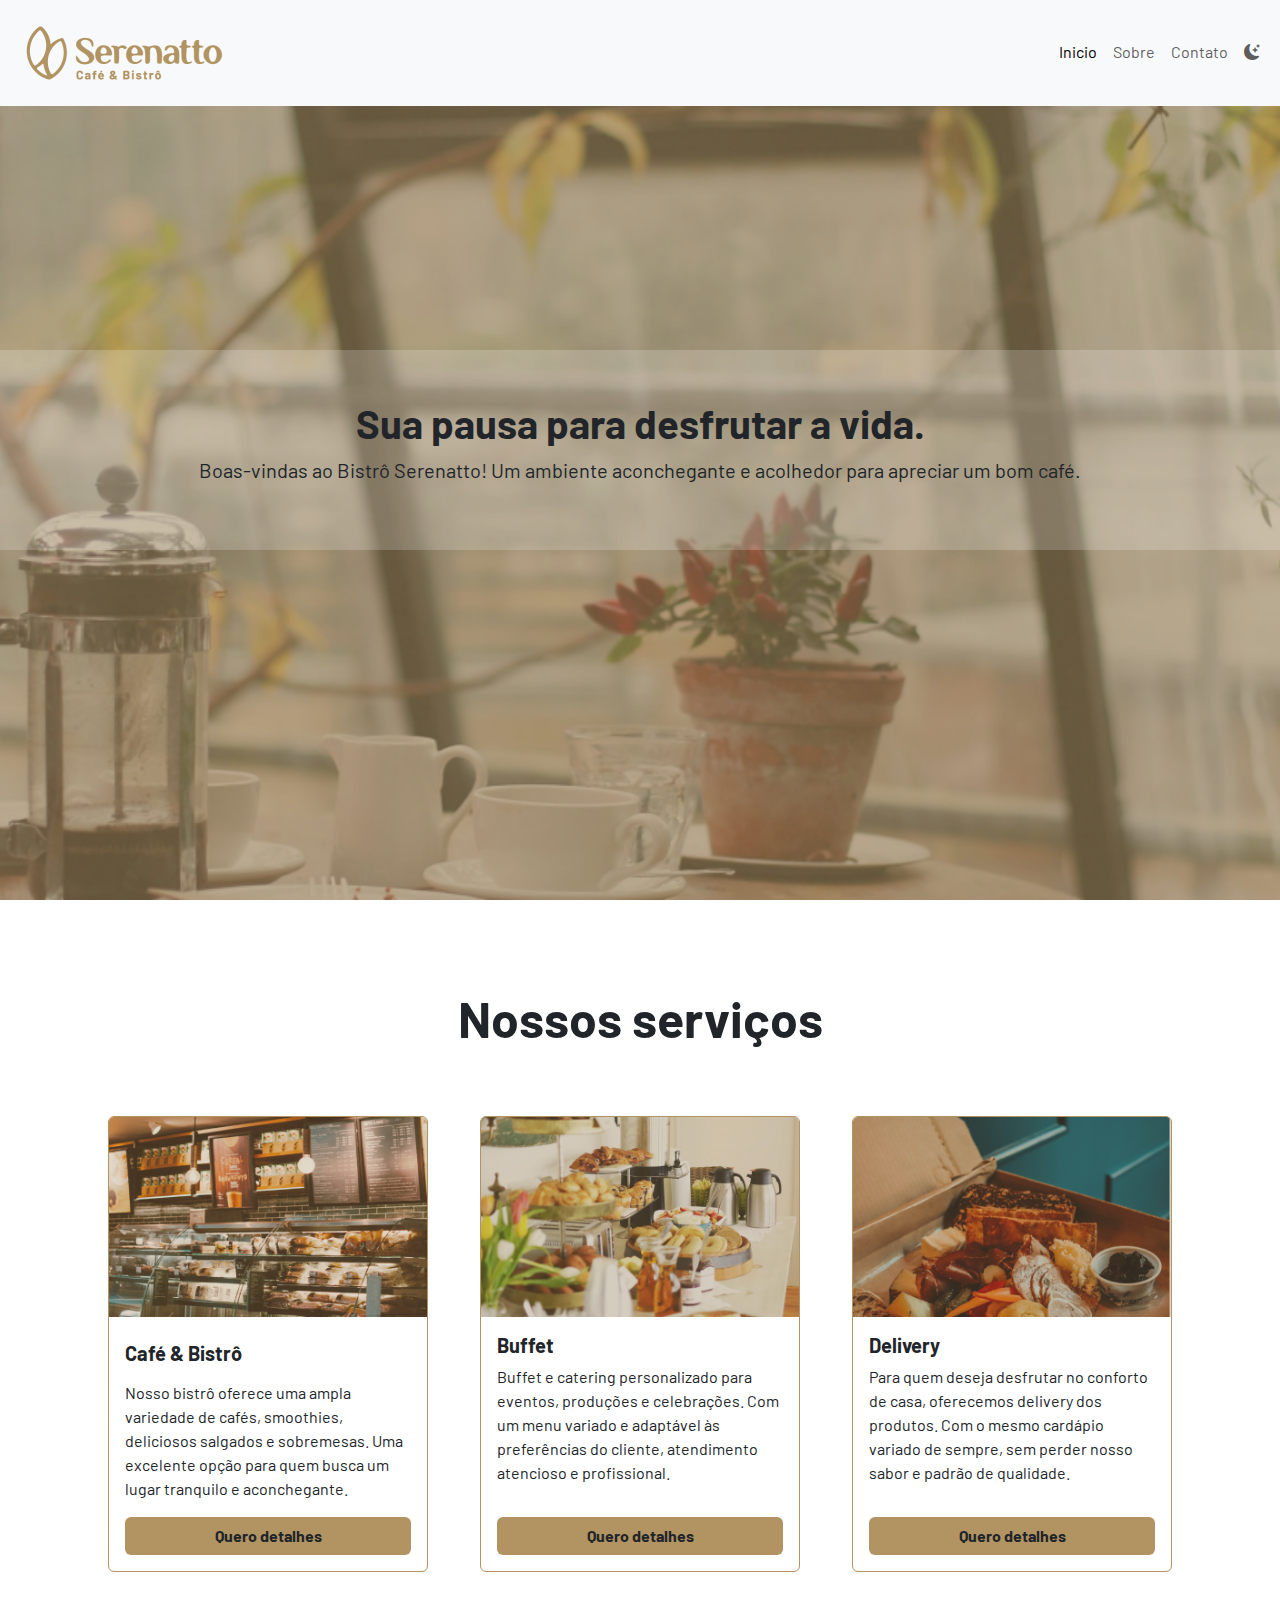
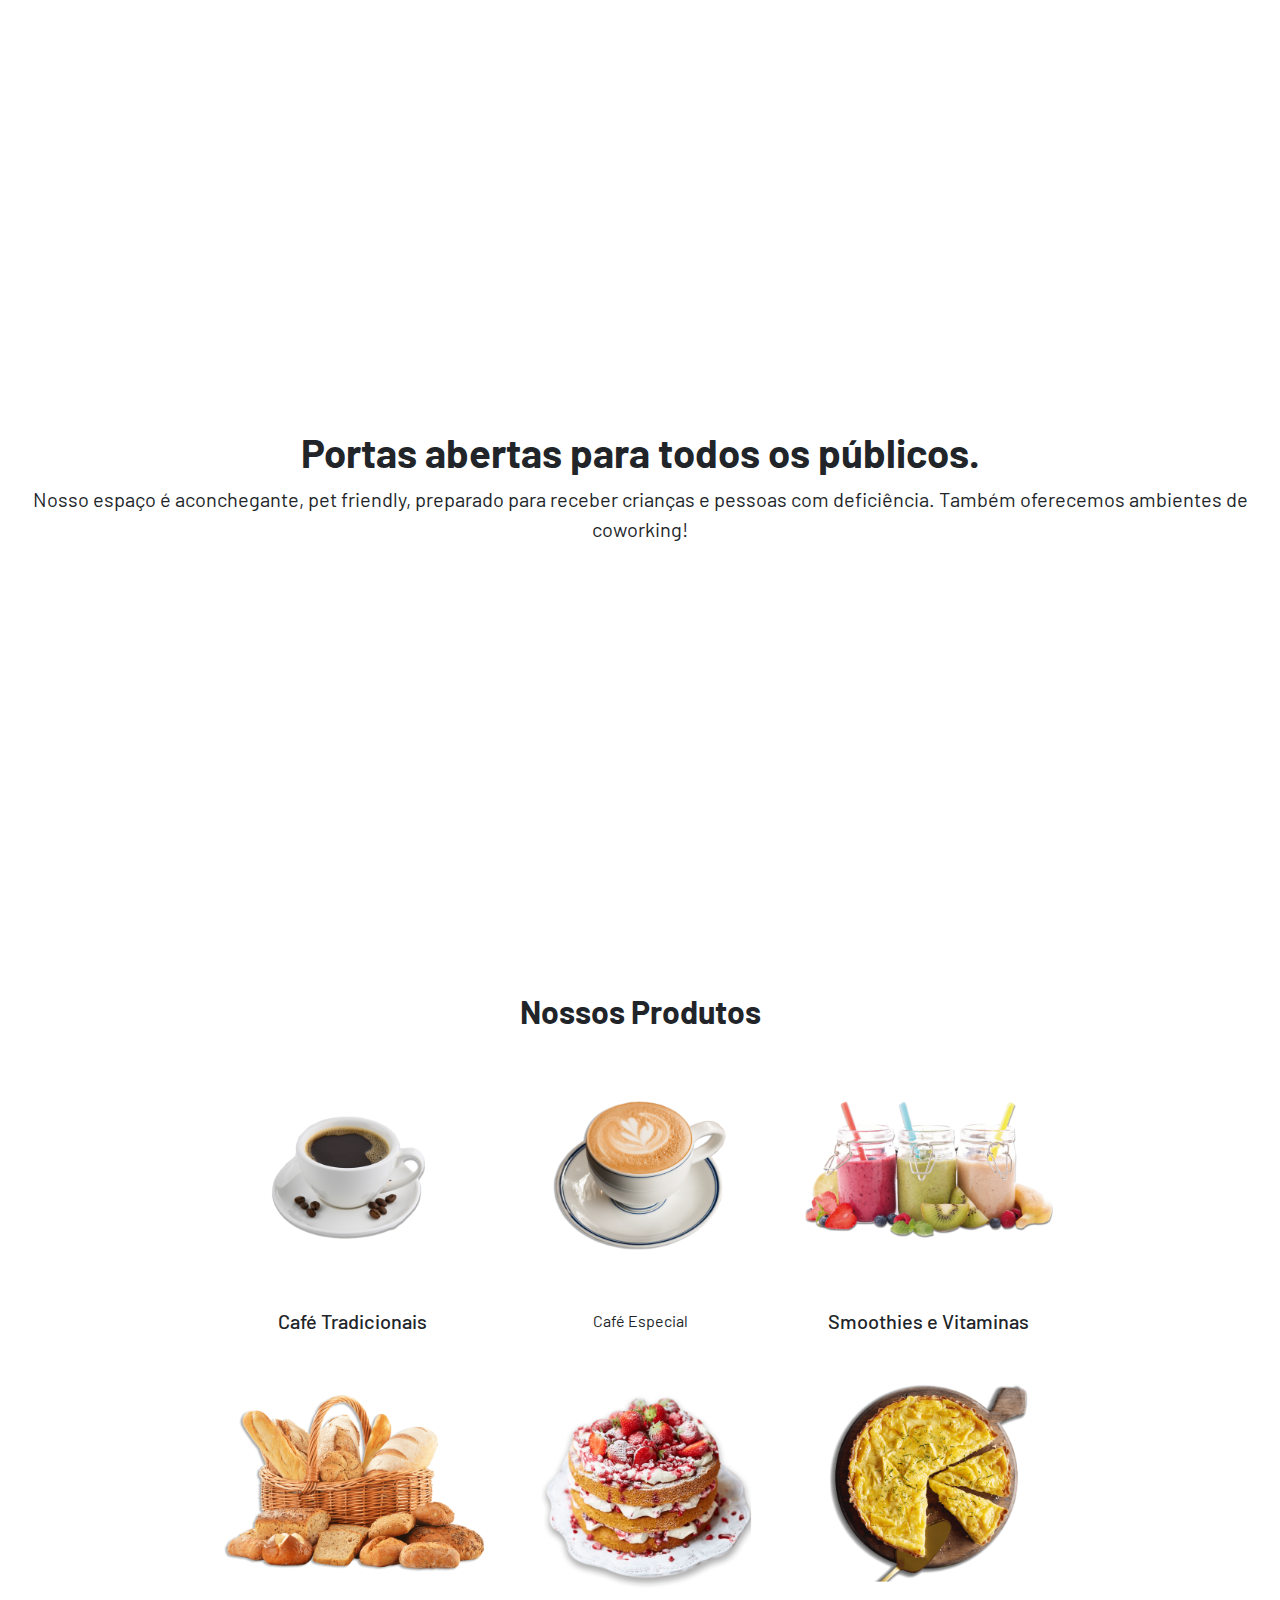
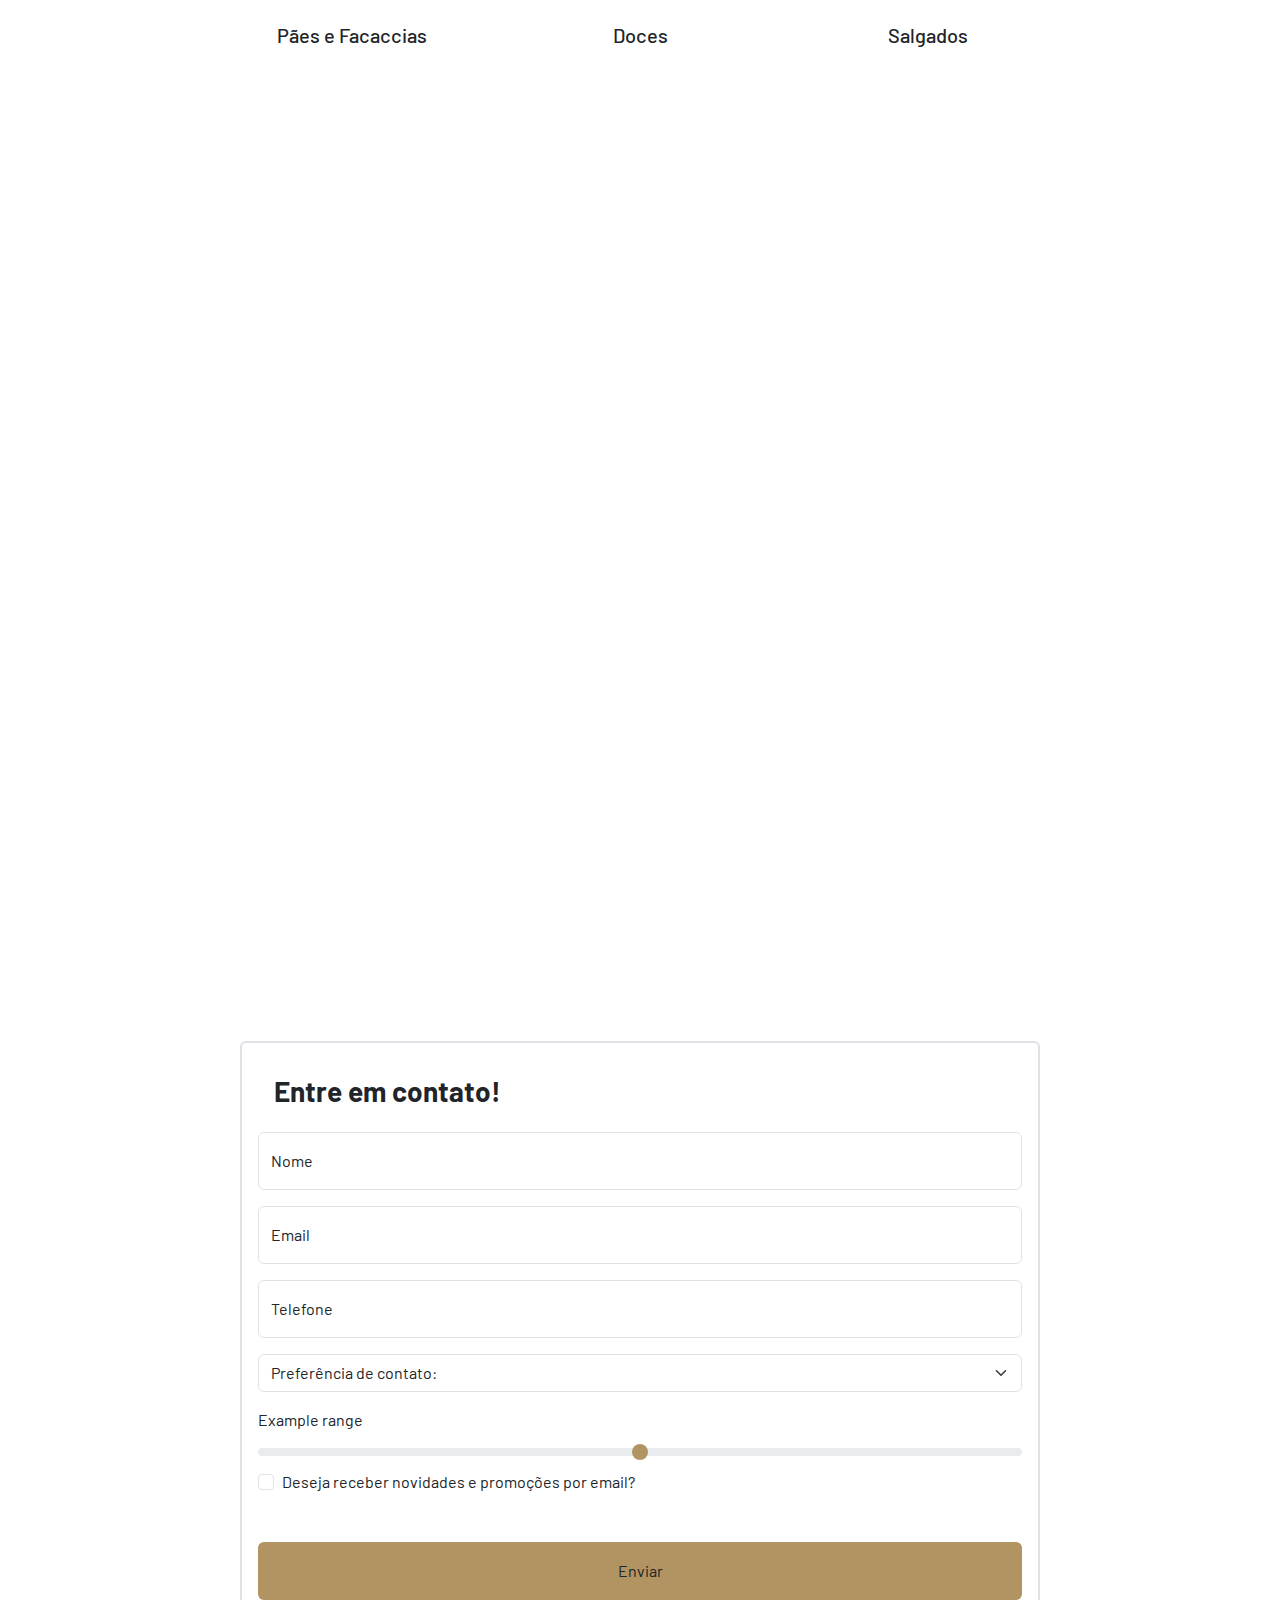
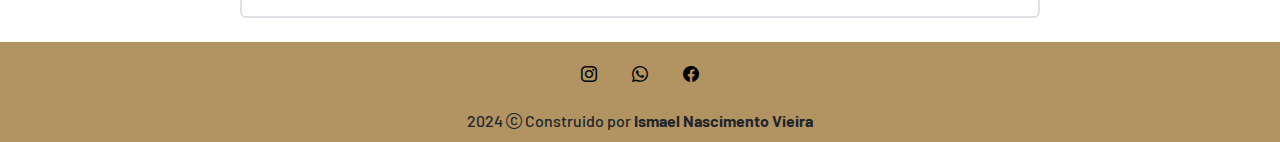
==== commit 5b694a5c: "Adding the click event to transition panels" ====
--- a/index.html
+++ b/index.html
@@ -1,3 +1,4 @@
+
 <!DOCTYPE html>
 <html lang="pt-br">
 <head>
@@ -43,10 +44,11 @@
               <li class="nav-item">
                 <a class="nav-link" href="#">
                   <div class="form-check form-switch chk" style="padding-left: 0;">
+                    <i class="bi bi-moon-stars-fill smol" style="margin-right: -20px;"></i>
                     <input type="checkbox" name="checkbox" id="modo-noturno">
                     <label for="modo-noturno">
-                      <i class="bi sun" id="icons"></i>
-                      <i class="bi bi-moon-stars-fill" id="icons"></i>
+                      <i class="bi sun icons"></i>
+                      <i class="bi bi-moon-stars-fill icons" style="margin-left: 12px;"></i>
                       <div class="ball"></div>
                     </label>
                   </div>
--- a/assets/css/estilos.css
+++ b/assets/css/estilos.css
@@ -12,19 +12,22 @@
 .chk #modo-noturno{
   padding: 0;
   margin: 0;
+  width: 40px;
+  height: 30px;
   box-sizing: border-box;
   position: absolute;
+  cursor: pointer;
   opacity: 0;
 }
 .chk label{
   background-color: #E6E0D6;
   padding: 5px;
+  display: flex;
+  justify-content: space-around;
+  border-radius: 50px;
   width: 60px;
-  border-radius: 50px;
   cursor: pointer;
-  display: flex;
-  align-items: center;
-  justify-content: space-between;
+  display: none;
   position: relative;
 }
 .chk label .ball{
@@ -180,8 +183,24 @@
   }
 }
 
+/* Para Tablets */
+@media (width <= 884px){
+  .chk .smol{
+    display: none;
+  }
+  .chk label{
+    display: block;
+  }
+}
+
 /* PARA celulares 360px */
 @media(width <= 428px){
+  .chk .smol{
+    display: none;
+  }
+  .chk label{
+    display: block;
+  }
   .navbar-brand > img{
     width: 150px;
   }
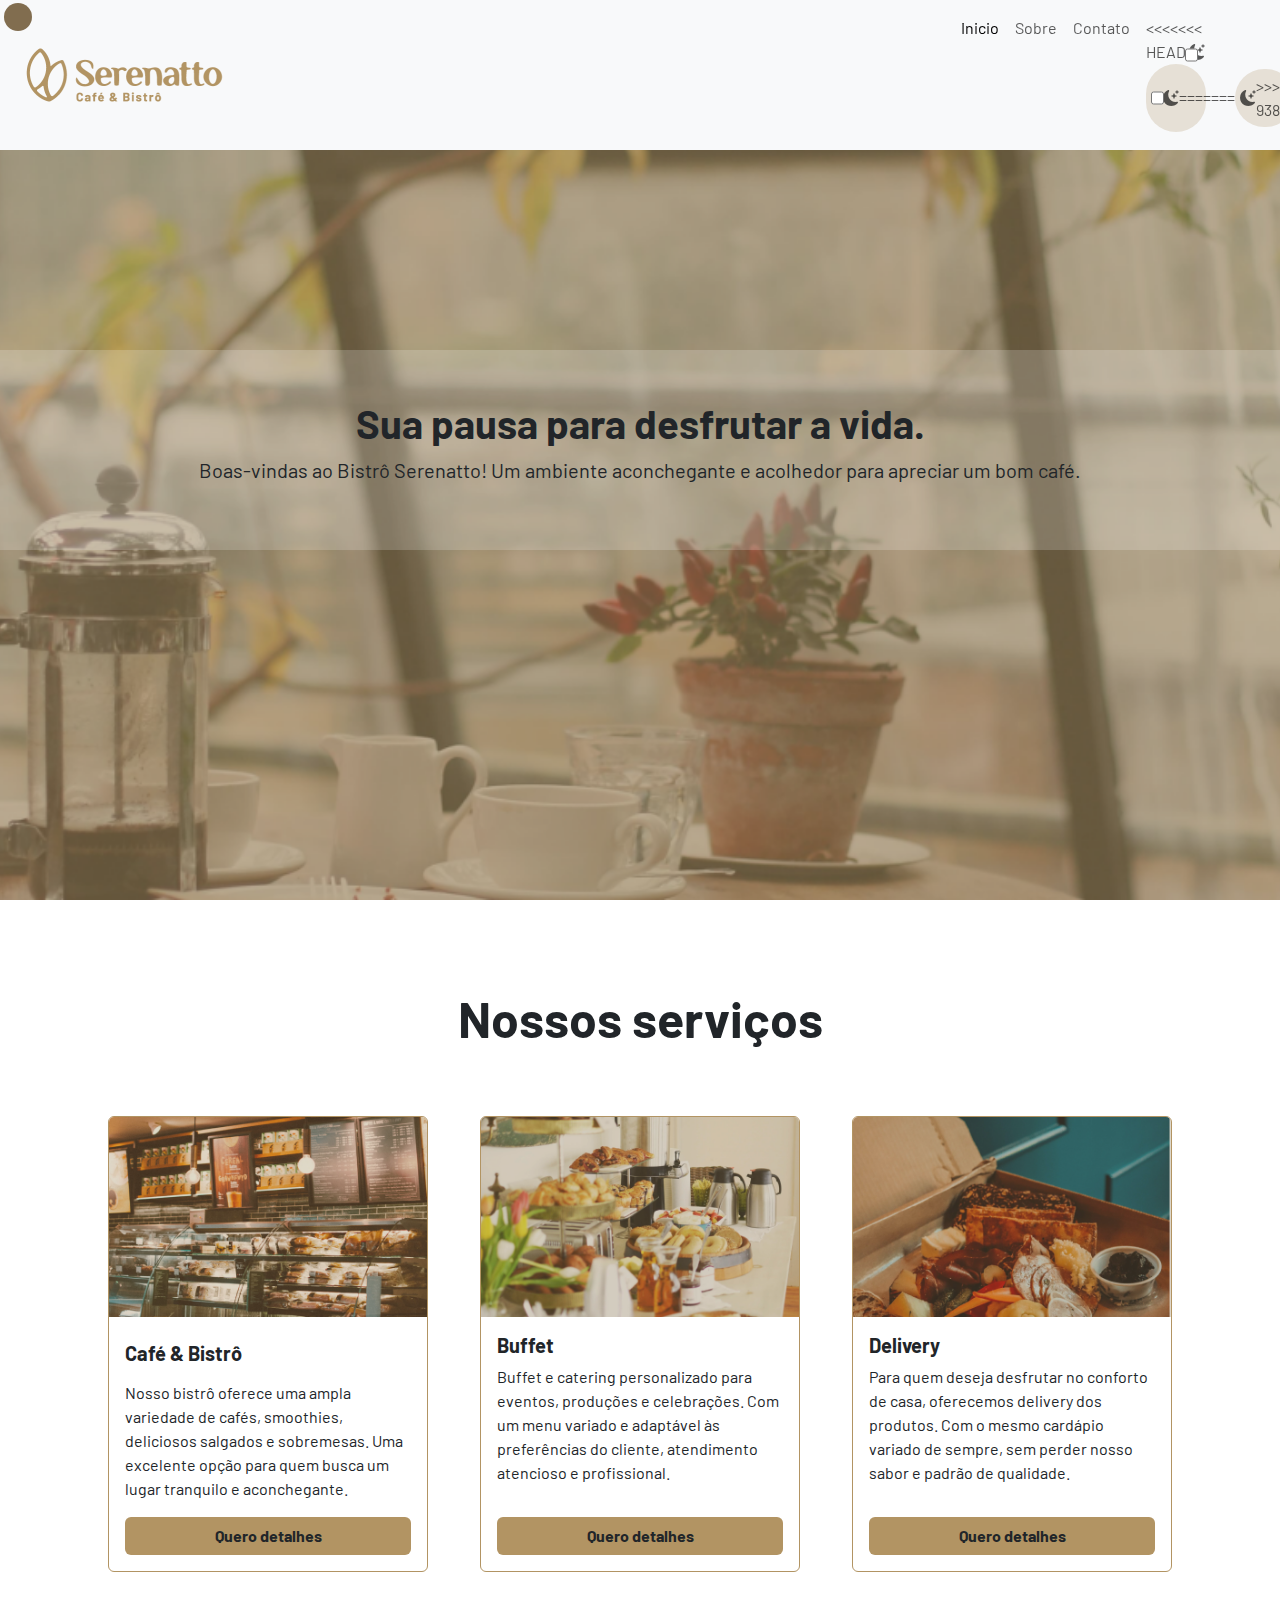
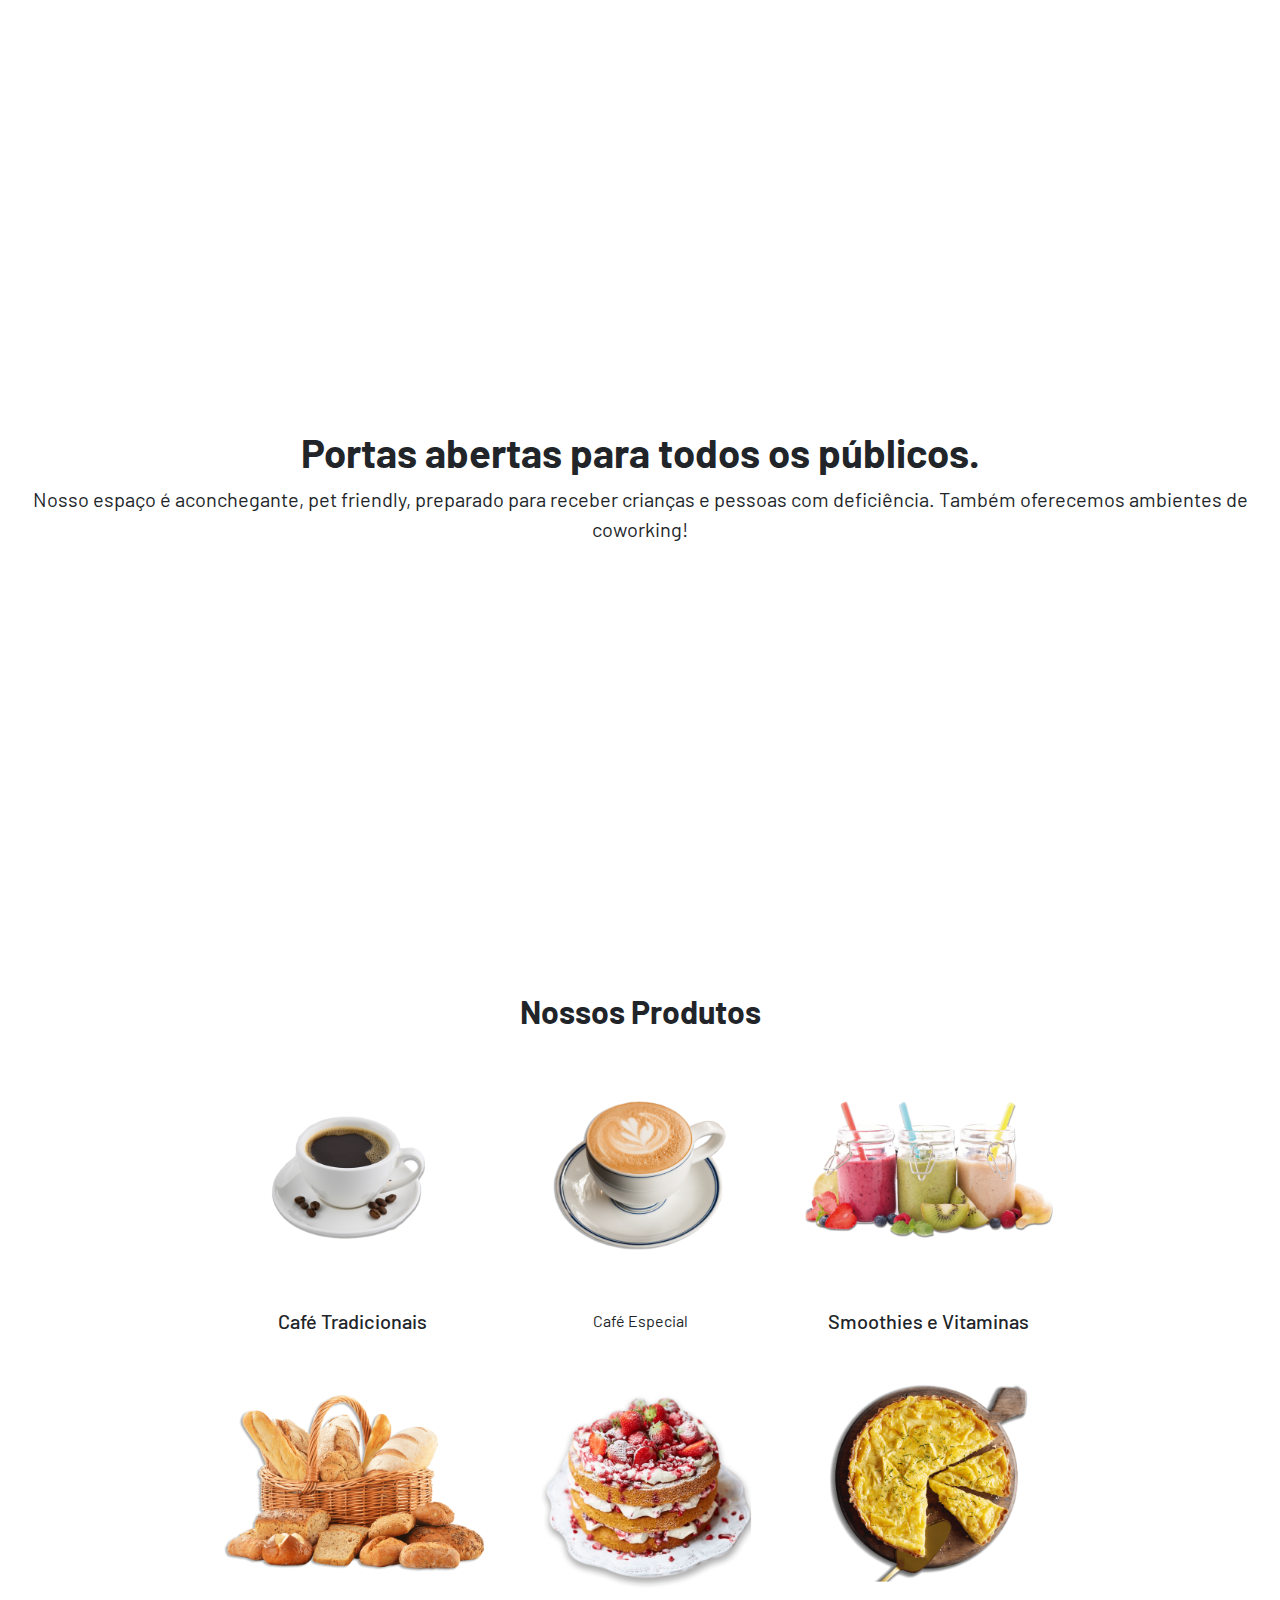
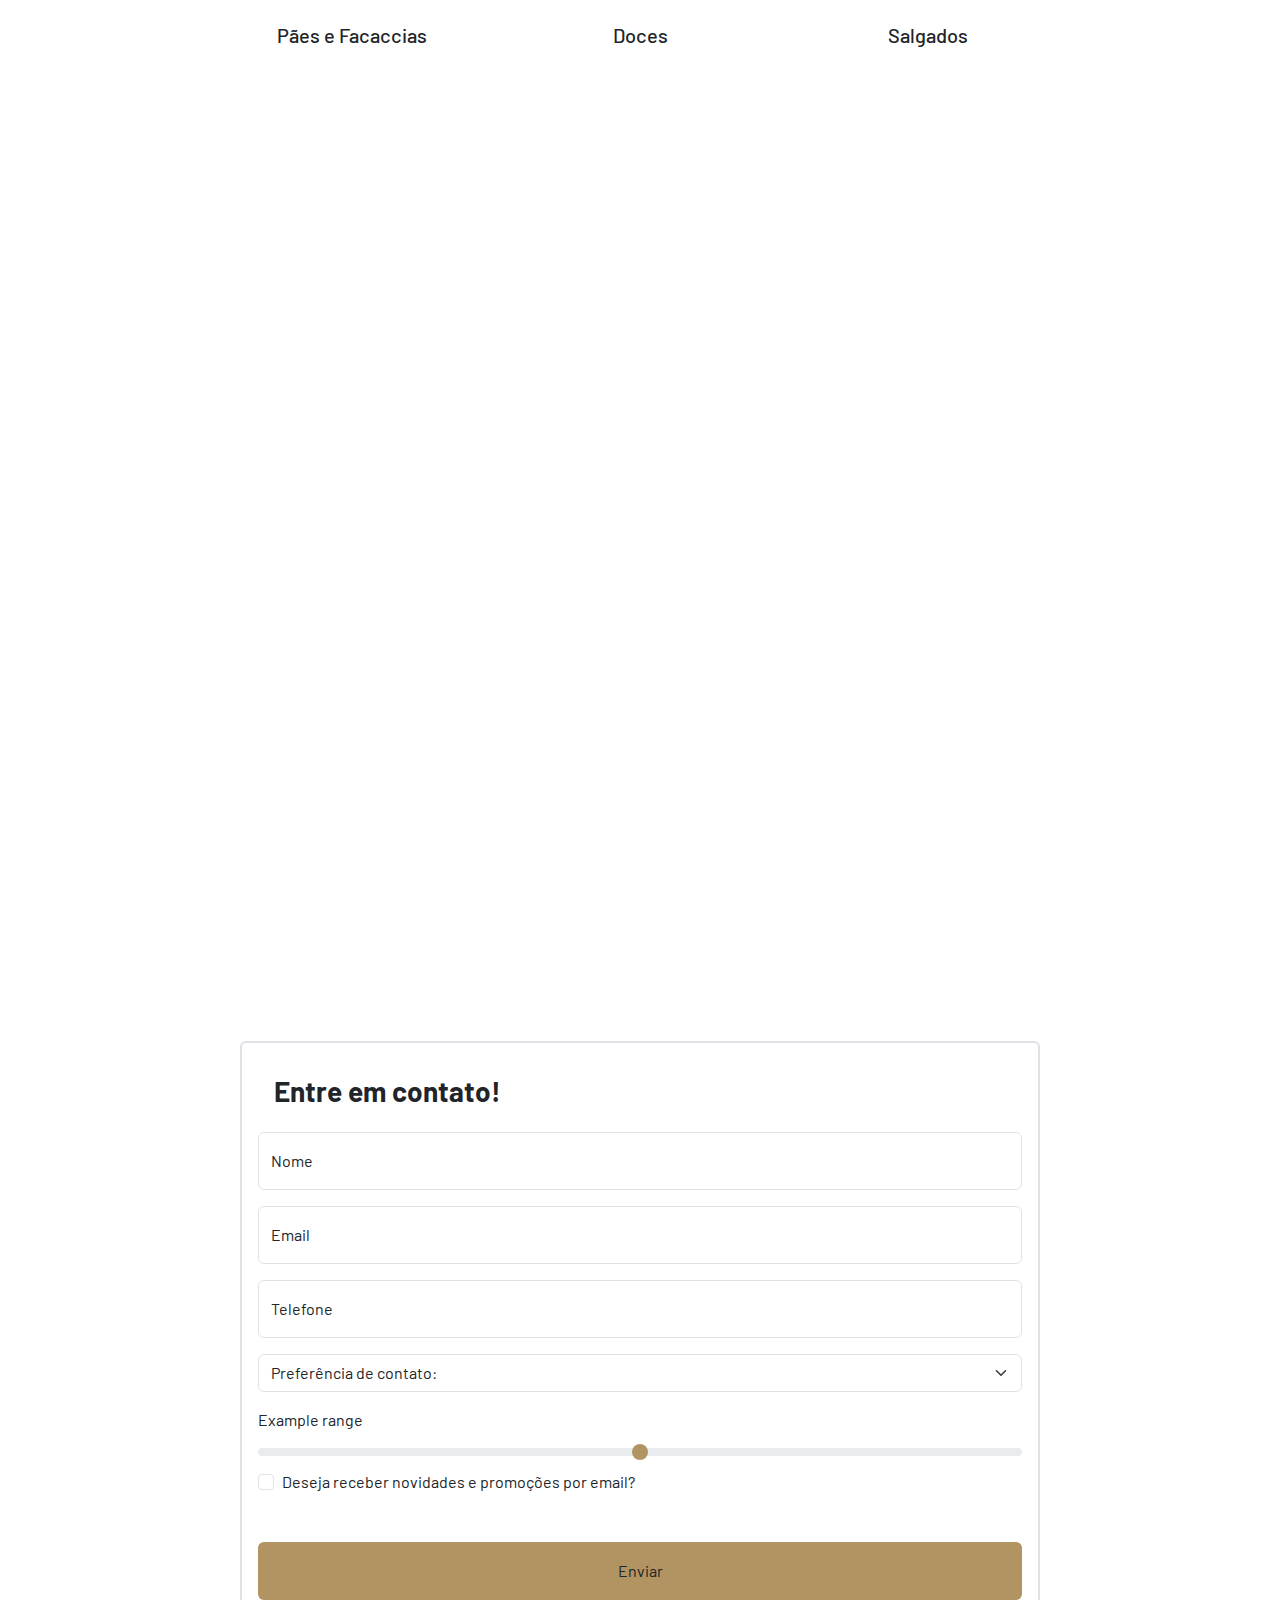
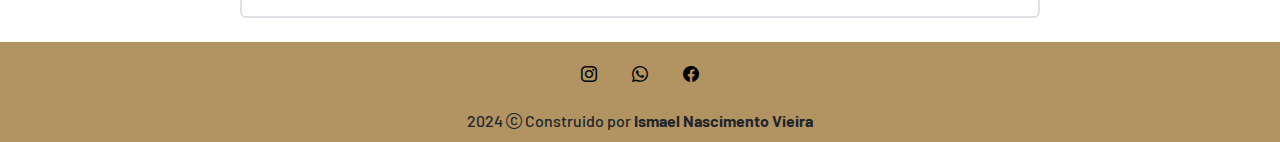
==== commit 0a60e24f: "Teste" ====
--- a/index.html
+++ b/index.html
@@ -44,11 +44,18 @@
               <li class="nav-item">
                 <a class="nav-link" href="#">
                   <div class="form-check form-switch chk" style="padding-left: 0;">
+<<<<<<< HEAD
                     <i class="bi bi-moon-stars-fill smol" style="margin-right: -20px;"></i>
                     <input type="checkbox" name="checkbox" id="modo-noturno">
                     <label for="modo-noturno">
                       <i class="bi sun icons"></i>
                       <i class="bi bi-moon-stars-fill icons" style="margin-left: 12px;"></i>
+=======
+                    <input type="checkbox" name="checkbox" id="modo-noturno">
+                    <label for="modo-noturno">
+                      <i class="bi sun" id="icons"></i>
+                      <i class="bi bi-moon-stars-fill" id="icons"></i>
+>>>>>>> 938321106d2173fe1470c5c8dc746366d8c01a37
                       <div class="ball"></div>
                     </label>
                   </div>
--- a/assets/css/estilos.css
+++ b/assets/css/estilos.css
@@ -12,22 +12,36 @@
 .chk #modo-noturno{
   padding: 0;
   margin: 0;
+<<<<<<< HEAD
   width: 40px;
   height: 30px;
   box-sizing: border-box;
   position: absolute;
   cursor: pointer;
+=======
+  box-sizing: border-box;
+  position: absolute;
+>>>>>>> 938321106d2173fe1470c5c8dc746366d8c01a37
   opacity: 0;
 }
 .chk label{
   background-color: #E6E0D6;
   padding: 5px;
+<<<<<<< HEAD
   display: flex;
   justify-content: space-around;
   border-radius: 50px;
   width: 60px;
   cursor: pointer;
   display: none;
+=======
+  width: 60px;
+  border-radius: 50px;
+  cursor: pointer;
+  display: flex;
+  align-items: center;
+  justify-content: space-between;
+>>>>>>> 938321106d2173fe1470c5c8dc746366d8c01a37
   position: relative;
 }
 .chk label .ball{
@@ -183,6 +197,7 @@
   }
 }
 
+<<<<<<< HEAD
 /* Para Tablets */
 @media (width <= 884px){
   .chk .smol{
@@ -201,6 +216,10 @@
   .chk label{
     display: block;
   }
+=======
+/* PARA celulares 360px */
+@media(width <= 428px){
+>>>>>>> 938321106d2173fe1470c5c8dc746366d8c01a37
   .navbar-brand > img{
     width: 150px;
   }
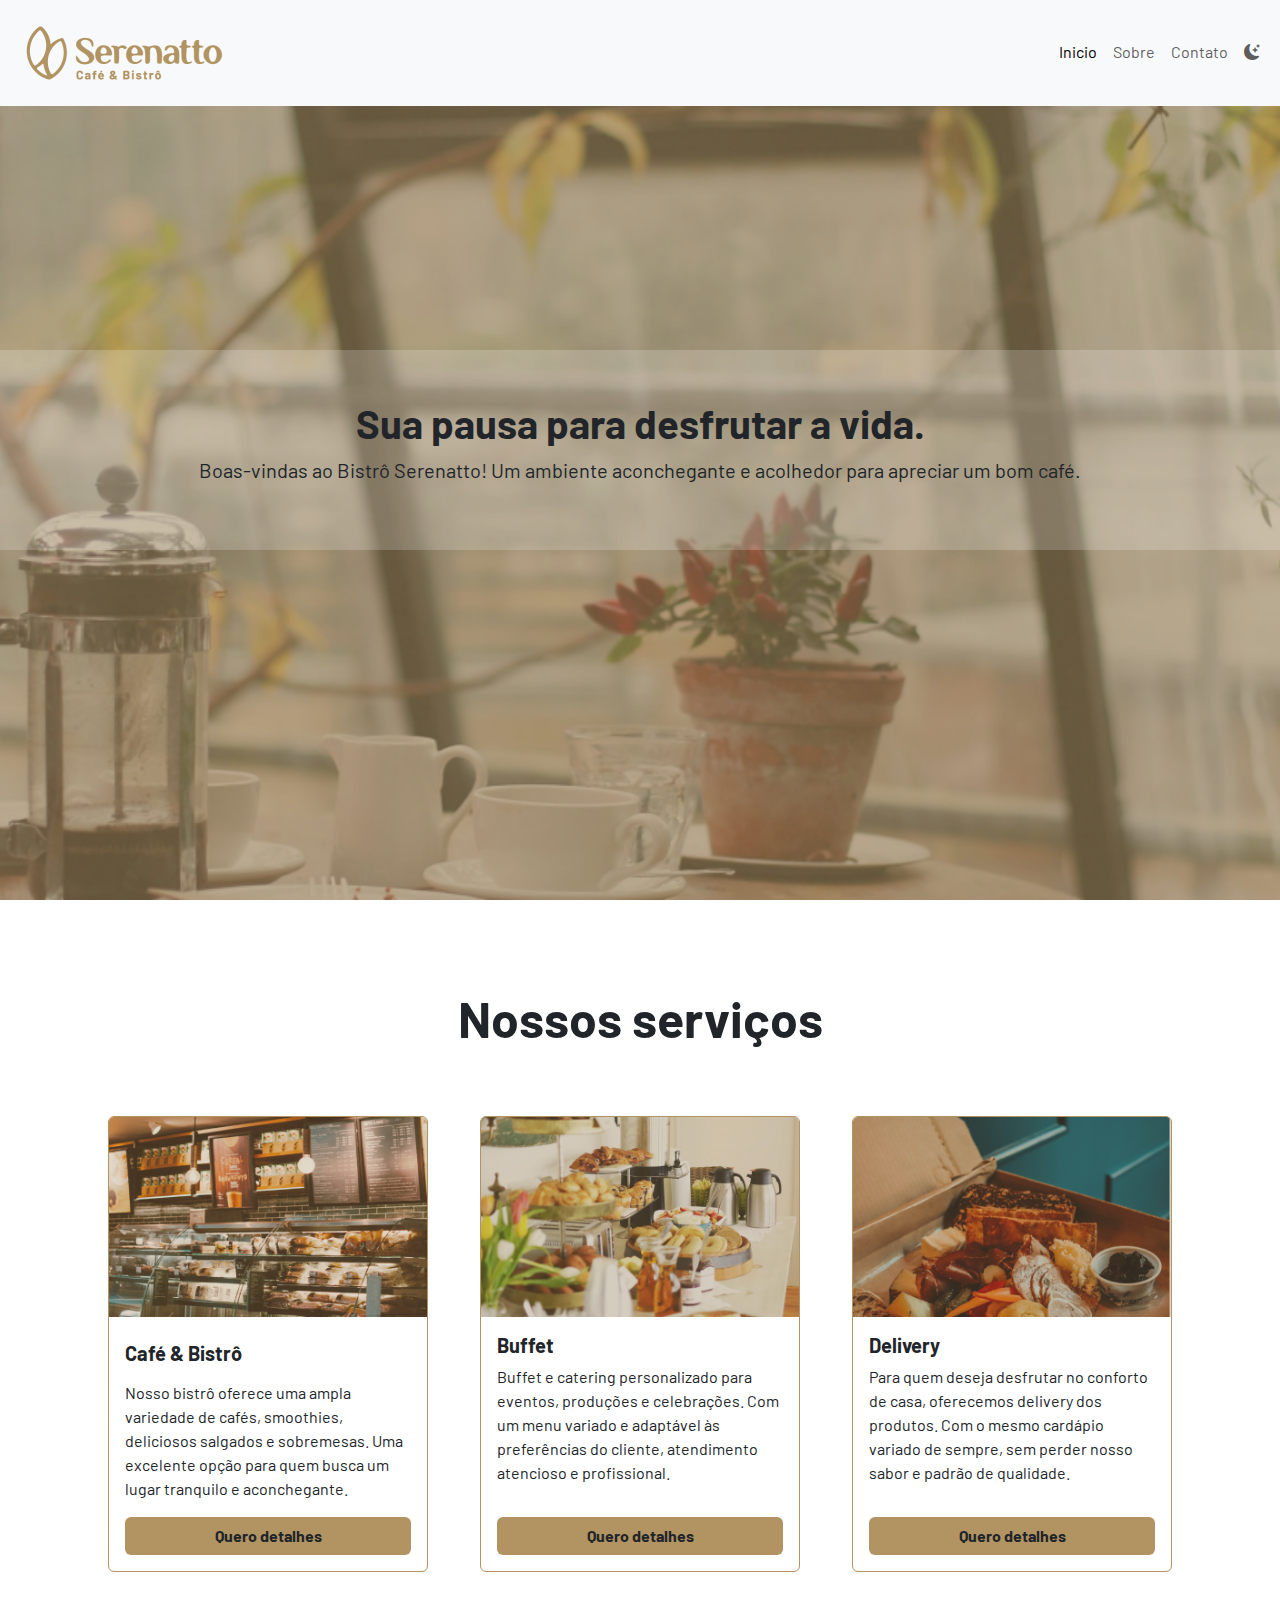
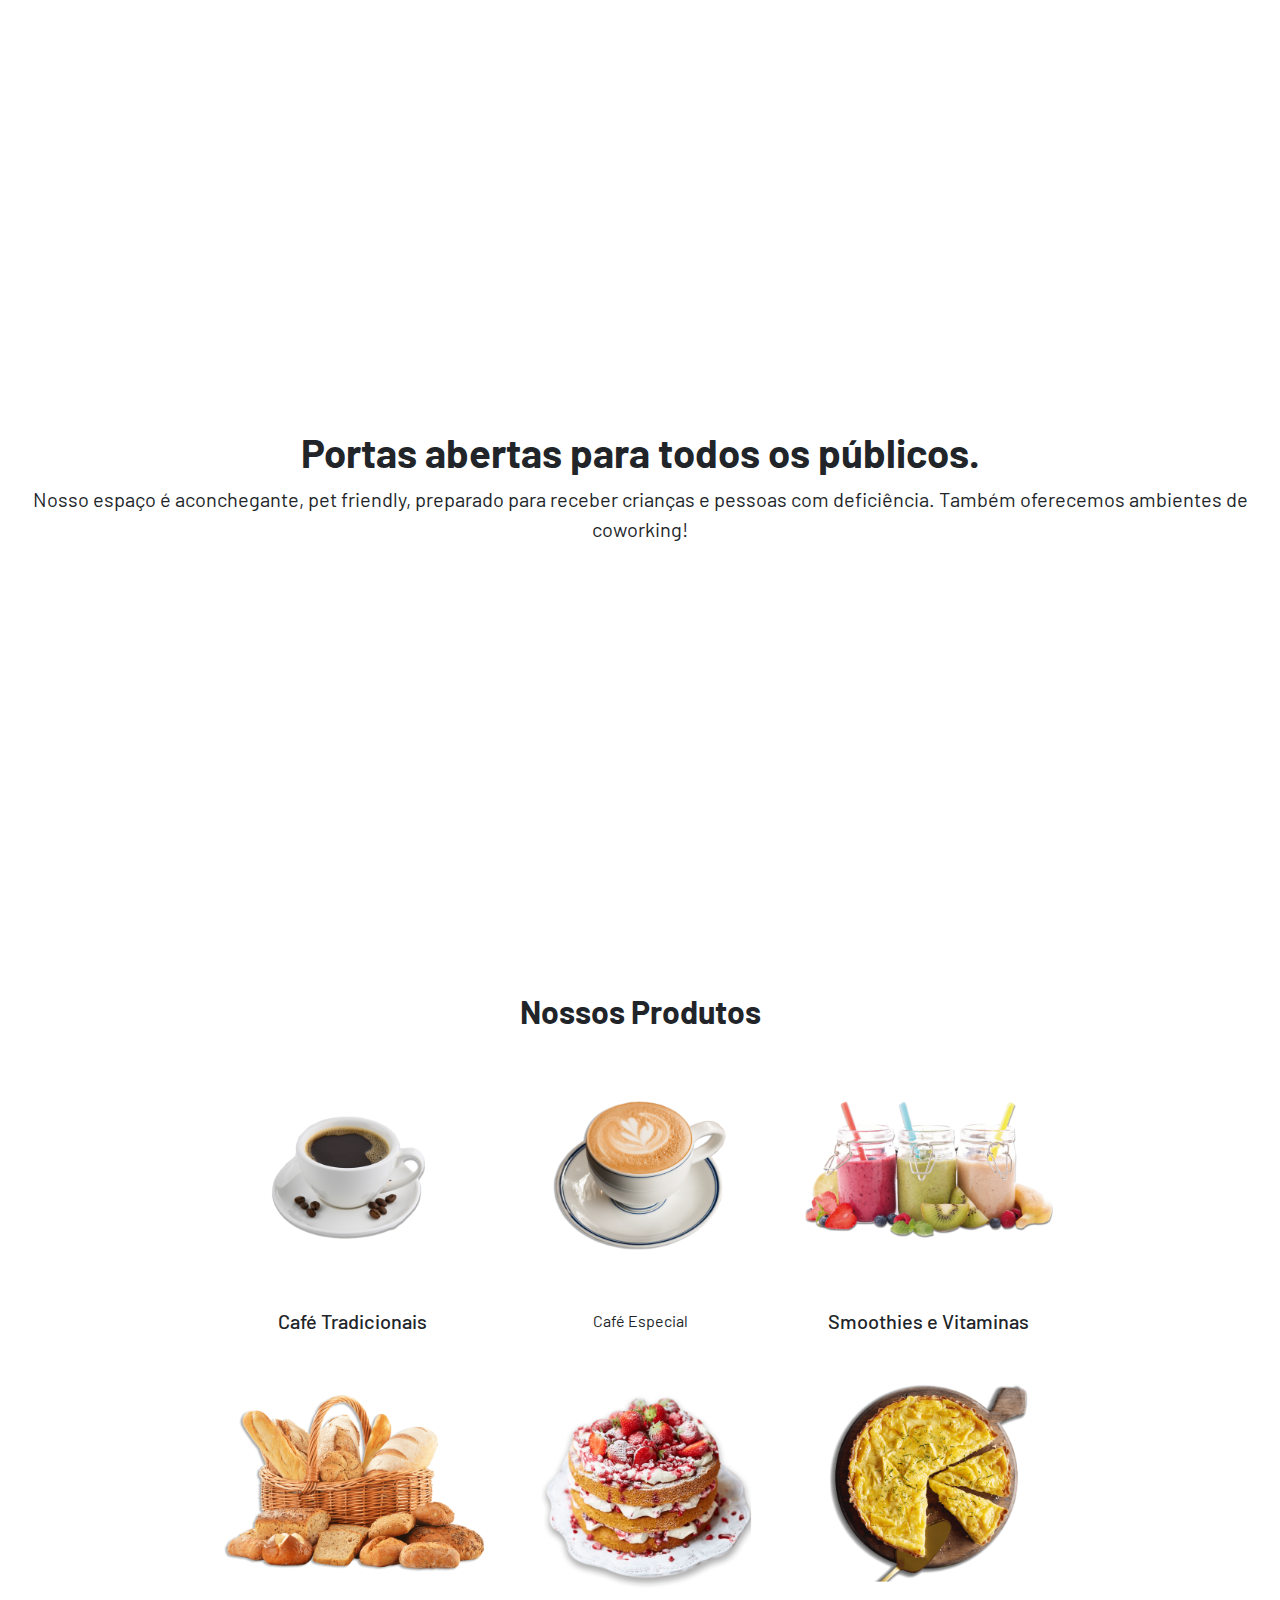
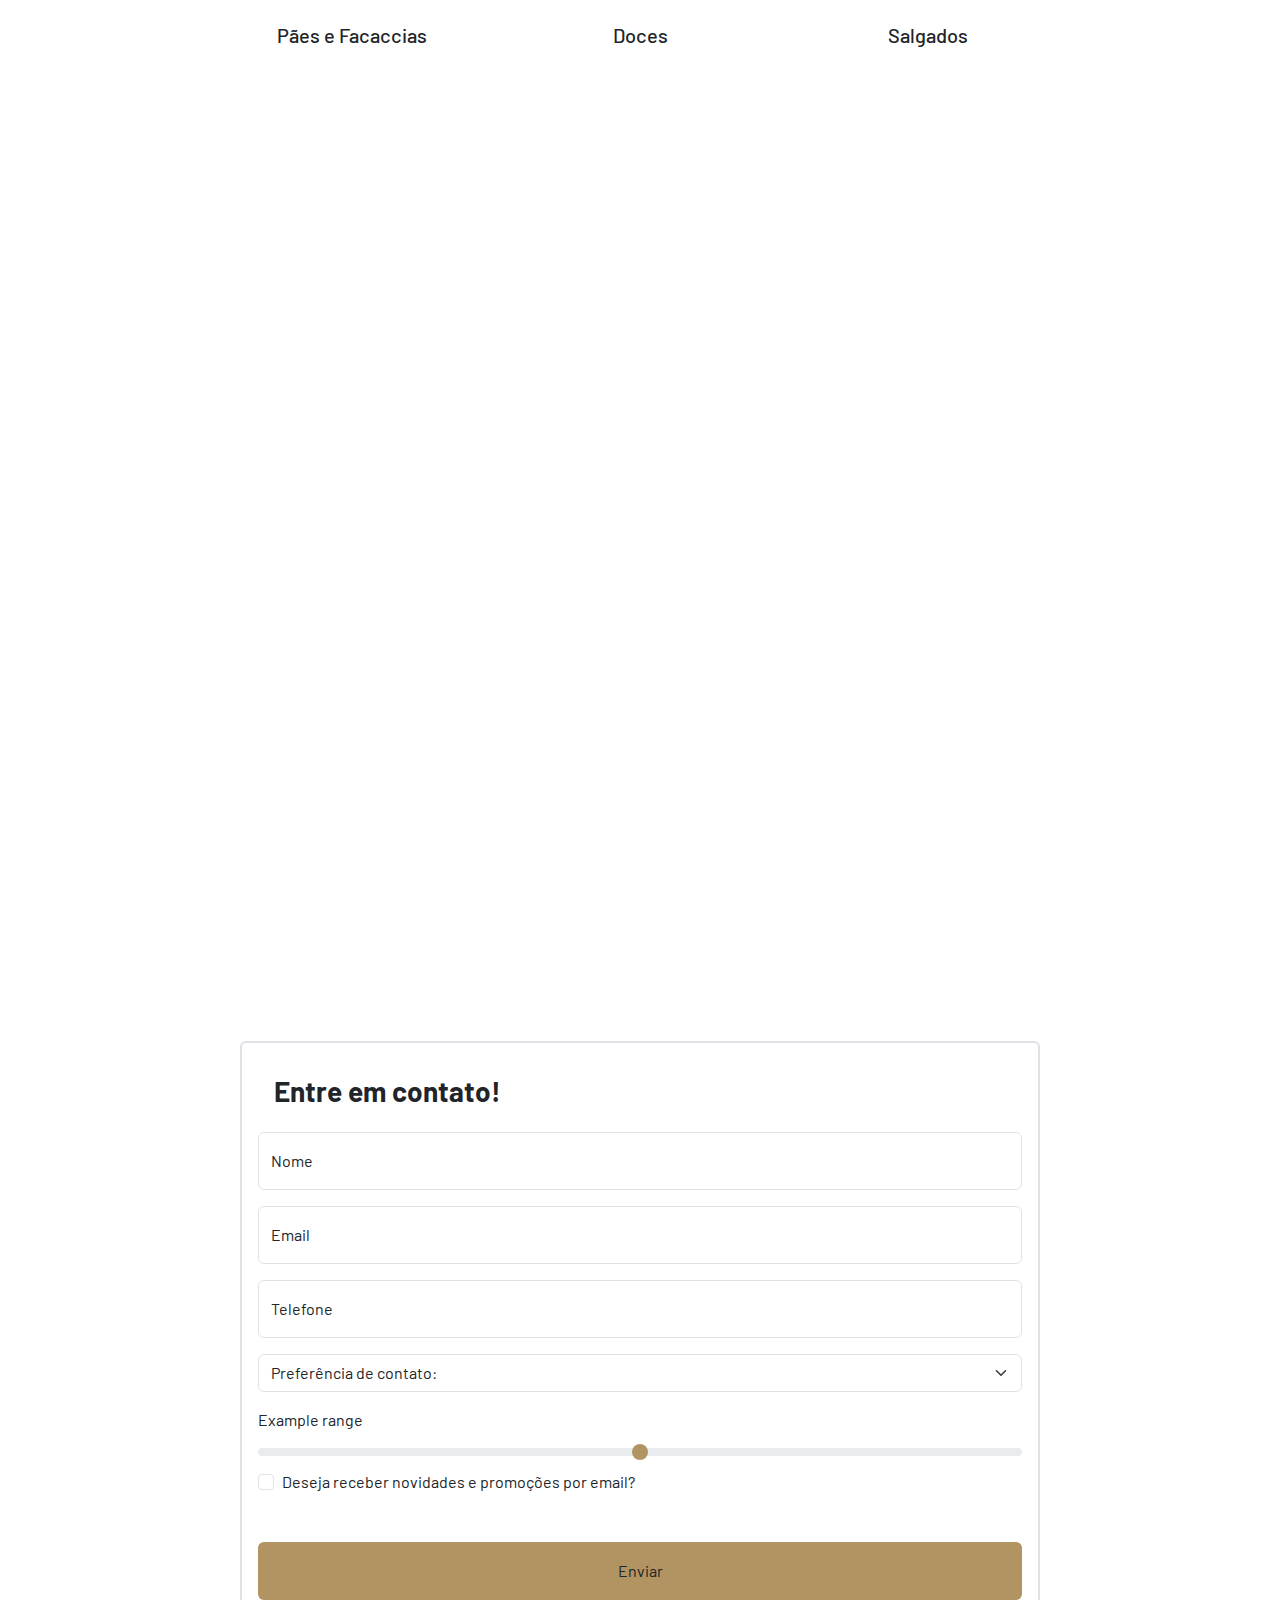
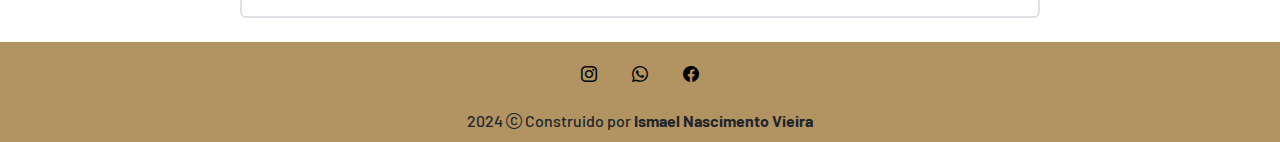
==== commit e560be71: "Adcionando o movimento do painel" ====
--- a/index.html
+++ b/index.html
@@ -44,18 +44,11 @@
               <li class="nav-item">
                 <a class="nav-link" href="#">
                   <div class="form-check form-switch chk" style="padding-left: 0;">
-<<<<<<< HEAD
                     <i class="bi bi-moon-stars-fill smol" style="margin-right: -20px;"></i>
                     <input type="checkbox" name="checkbox" id="modo-noturno">
                     <label for="modo-noturno">
                       <i class="bi sun icons"></i>
                       <i class="bi bi-moon-stars-fill icons" style="margin-left: 12px;"></i>
-=======
-                    <input type="checkbox" name="checkbox" id="modo-noturno">
-                    <label for="modo-noturno">
-                      <i class="bi sun" id="icons"></i>
-                      <i class="bi bi-moon-stars-fill" id="icons"></i>
->>>>>>> 938321106d2173fe1470c5c8dc746366d8c01a37
                       <div class="ball"></div>
                     </label>
                   </div>
--- a/assets/css/estilos.css
+++ b/assets/css/estilos.css
@@ -12,36 +12,22 @@
 .chk #modo-noturno{
   padding: 0;
   margin: 0;
-<<<<<<< HEAD
   width: 40px;
   height: 30px;
   box-sizing: border-box;
   position: absolute;
   cursor: pointer;
-=======
-  box-sizing: border-box;
-  position: absolute;
->>>>>>> 938321106d2173fe1470c5c8dc746366d8c01a37
   opacity: 0;
 }
 .chk label{
   background-color: #E6E0D6;
   padding: 5px;
-<<<<<<< HEAD
   display: flex;
   justify-content: space-around;
   border-radius: 50px;
   width: 60px;
   cursor: pointer;
   display: none;
-=======
-  width: 60px;
-  border-radius: 50px;
-  cursor: pointer;
-  display: flex;
-  align-items: center;
-  justify-content: space-between;
->>>>>>> 938321106d2173fe1470c5c8dc746366d8c01a37
   position: relative;
 }
 .chk label .ball{
@@ -197,7 +183,6 @@
   }
 }
 
-<<<<<<< HEAD
 /* Para Tablets */
 @media (width <= 884px){
   .chk .smol{
@@ -216,10 +201,6 @@
   .chk label{
     display: block;
   }
-=======
-/* PARA celulares 360px */
-@media(width <= 428px){
->>>>>>> 938321106d2173fe1470c5c8dc746366d8c01a37
   .navbar-brand > img{
     width: 150px;
   }
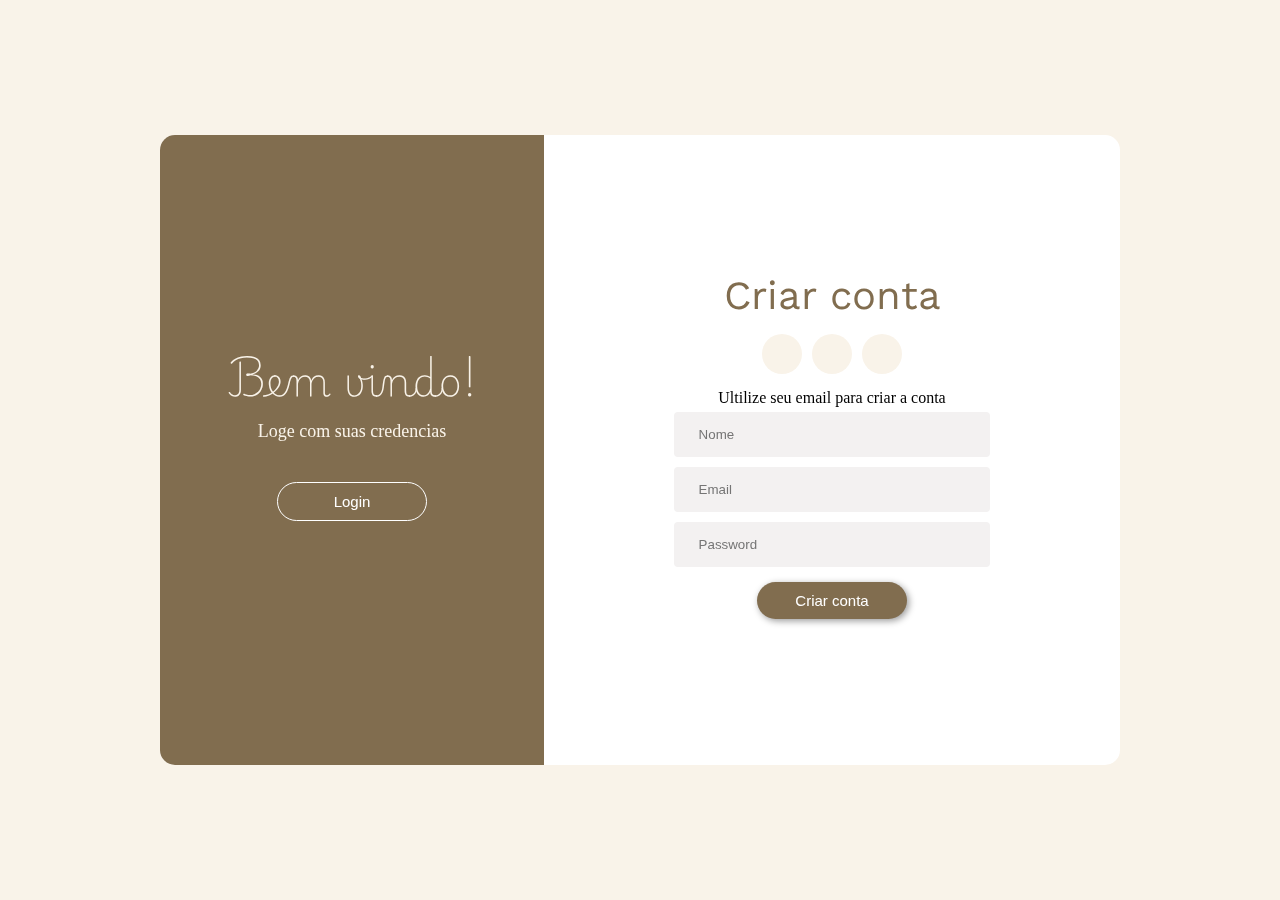
==== commit 4c403ded: "Atualizando" ====
--- a/index.html
+++ b/index.html
@@ -1,423 +1,104 @@
-
 <!DOCTYPE html>
-<html lang="pt-br">
+<html lang="en">
 <head>
     <meta charset="UTF-8">
-    <meta http-equiv="X-UA-Compatible" content="IE=edge">
     <meta name="viewport" content="width=device-width, initial-scale=1.0">
-    <link rel="shortcut icon" href="./" type="image/x-icon">
+    <link rel="stylesheet" href="assets/css/login.css">
     <link rel="shortcut icon" href="assets/imgs/favicon.png" type="image/x-icon">
-    <title>Serenatto</title>
-    <link href="https://fonts.googleapis.com/css2?family=Barlow+Condensed:wght@700&family=Barlow:wght@400;600&display=swap" rel="stylesheet">
-    <link href="https://cdn.jsdelivr.net/npm/bootstrap@5.3.3/dist/css/bootstrap.min.css" rel="stylesheet" integrity="sha384-QWTKZyjpPEjISv5WaRU9OFeRpok6YctnYmDr5pNlyT2bRjXh0JMhjY6hW+ALEwIH" crossorigin="anonymous">
-    <link href="https://cdn.jsdelivr.net/npm/bootstrap@5.3.0-alpha2/dist/css/bootstrap.min.css" rel="stylesheet"integrity="sha384-aFq/bzH65dt+w6FI2ooMVUpc+21e0SRygnTpmBvdBgSdnuTN7QbdgL+OapgHtvPp" crossorigin="anonymous">
-    <link rel="stylesheet" href="https://cdn.jsdelivr.net/npm/bootstrap-icons@1.11.3/font/bootstrap-icons.min.css">
-    <link rel="stylesheet" href="https://cdn.jsdelivr.net/npm/bootstrap-icons@1.11.3/font/bootstrap-icons.min.css">
+    <title>Login</title>
     <link rel="stylesheet" href="https://cdnjs.cloudflare.com/ajax/libs/font-awesome/6.5.2/css/all.min.css" integrity="sha512-SnH5WK+bZxgPHs44uWIX+LLJAJ9/2PkPKZ5QiAj6Ta86w+fsb2TkcmfRyVX3pBnMFcV7oQPJkl9QevSCWr3W6A==" crossorigin="anonymous" referrerpolicy="no-referrer" />
-    <link rel="stylesheet" href="assets/css/estilos.css">
-  </head>
-<body data-bs-theme="light">
 
-  <header>
-    <nav class="navbar-expand-lg navbar bg-body-tertiary fixed-top">
-      <div class="container-fluid">
-        <a class="navbar-brand" href="#"><img src="assets/imgs/logo.png" alt="Logo da cafeteria"></a>
-        <button class="navbar-toggler" type="button" data-bs-toggle="offcanvas" data-bs-target="#offcanvasNavbar" aria-controls="offcanvasNavbar" aria-label="Toggle navigation">
-          <span class="navbar-toggler-icon"></span>
-        </button>
-        <div class="offcanvas offcanvas-end" tabindex="-1" id="offcanvasNavbar" aria-labelledby="offcanvasNavbarLabel">
-          <div class="offcanvas-header">
-            <h5 class="offcanvas-title" id="offcanvasNavbarLabel"><img src="assets/imgs/logo-mobile.png" alt=""></h5>
-            <button type="button" class="btn-close" data-bs-dismiss="offcanvas" aria-label="Close"></button>
-          </div>
-          <div class="offcanvas-body">
-            <ul class="navbar-nav justify-content-end flex-grow-1 pe-3">
-              <li class="nav-item">
-                <a class="nav-link active" aria-current="page" href="#">Inicio</a>
-              </li>
-              <li class="nav-item">
-                <a class="nav-link" href="#">Sobre</a>
-              </li>
-              <li class="nav-item">
-                <a class="nav-link" href="#contato">Contato</a>
-              </li>
-              <li class="nav-item">
-                <a class="nav-link" href="#">
-                  <div class="form-check form-switch chk" style="padding-left: 0;">
-                    <i class="bi bi-moon-stars-fill smol" style="margin-right: -20px;"></i>
-                    <input type="checkbox" name="checkbox" id="modo-noturno">
-                    <label for="modo-noturno">
-                      <i class="bi sun icons"></i>
-                      <i class="bi bi-moon-stars-fill icons" style="margin-left: 12px;"></i>
-                      <div class="ball"></div>
+</head>
+<body>
+    <div class="container">
+        <!-- Iremos dividir a parte de login em duas colunas, a primeira que irá ficar o login e a segunda com o cadastro -->
+        <div class="content first-content1">
+            <!-- Primeira coluna -->
+            <div class="first-colmn1">
+                <h2 class="first-title">Bem vindo!</h2>
+                <p class="descrition">Loge com suas credencias</p>
+                <button class="btnLogin" id="login">Login</button>
+            </div>
+
+            <!-- Segunda coluna -->
+            <div class="second-column1">
+                <h2 class="title">Criar conta</h2>
+                <div >
+                    <ul class="social-midia">
+                        <li><a href="#"><i class="fa-brands fa-facebook-f"></i></a></li>
+                        <li><a href="#"><i class="fa-brands fa-google"></i></a></li>
+                        <li><a href="#"><i class="fa-brands fa-linkedin-in"></i></a></li>
+                    </ul>
+                </div>
+                <p class="descition">Ultilize seu email para criar a conta</p>
+
+                <!-- Parte do formulário -->
+                <form action="assets/main.html">
+                    <label for="name">
+                        <i class="fa-solid fa-user"></i>
+                        <input type="text" name="Nome" id="name" placeholder="Nome">
                     </label>
-                  </div>
-                </a>
-              </li>
-          </div>
-        </div>
-      </div>
-    </nav>
-  </header>
+                    <label for="email">
+                        <i class="fa-regular fa-envelope"></i>
+                        <input type="E-mail" name="E-mail" id="email" placeholder="Email">
+                    </label>
 
-  <main>
-    <!-- Primeira section com a primeira imagem -->
-    <section class="banners banner-1 d-flex flex-column justify-content-center">
-      <div class="banner-titulo w-100">
-        <h2>Sua pausa para desfrutar a vida.</h2>
-        <p>Boas-vindas ao Bistrô Serenatto! Um ambiente aconchegante e acolhedor para apreciar um bom café.</p>
-      </div>
-    </section>
-
-    <!-- Parte de serviços -->
-    <section  class="py-5  d-flex flex-column">
-      <h2 class=" title text-center fw-bold pb-1">Nossos serviços</h2>
-      <div class="container">
-        <div class="card m-4" style="width: 20rem;">
-          <img src="assets/imgs/cafe-card.png" class="card-img-top" alt="Balcão de padaria normal com alimentos diversos">
-          <div class="card-body">
-            <h5 class="card-title py-2 fw-bold">Café & Bistrô</h5>
-            <p>
-              Nosso bistrô oferece uma ampla variedade de cafés, smoothies, deliciosos
-              salgados e sobremesas. Uma excelente opção para quem busca um lugar tranquilo e
-              aconchegante.
-            </p>
-            <a href="#" class="btn botao-padrao w-100 fw-bold" data-bs-toggle="offcanvas" data-bs-target="#canvas-1" aria-controls="offcanvasRight">Quero detalhes</a>
-          </div>
+                    <label for="password">
+                        <i class="fa-solid fa-lock"></i>
+                        <input type="password" name="password" class="password" placeholder="Password">
+                        <div class="eye-container">
+                            <i class="fa-solid fa-eye-slash eye"></i>
+                            <input type="checkbox" name="eye" class="eye-password">
+                            <!-- <i class="fa-regular fa-eye "></i> -->
+                        </div>
+                    </label>
+                    <button class="second-btn">Criar conta</button>
+                </form>
+            </div>
         </div>
 
-        <div class="card m-4" style="width: 20rem;">
-          <img src="./assets/imgs/buffet-card.png" class="card-img-top" alt="Mesa de buffet com alimentos diversos">
-          <div class="card-body">
-            <h5 class="card-title fw-bold">Buffet</h5>
-            <p class="card-text">Buffet e catering personalizado para eventos, produções e celebrações. Com
-              um menu variado e adaptável às preferências do cliente, atendimento atencioso e
-              profissional.</p>
-            <a href="#" class="btn botao-padrao w-100 fw-bold mt-3" data-bs-toggle="offcanvas" data-bs-target="#canvas-1" aria-controls="offcanvasRight">Quero detalhes</a>
-          </div>
+        <!-- Segunda parte da construção da pagina de login -->
+        <div class="content second-content2">
+            <!-- Primeira coluna -->
+            <div class="first-colmn2">
+                <h2 class="title">É um prazer!</h2>
+                <p class="descrition">Não é nosso cliente? Faça seu cadastro aqui!</p>
+                <button class="btn-cadastro" id="sinUp">Fazer cadastro</button>
+            </div>
+
+             <!-- Segunda coluna -->
+            <div class="second-column2">
+                <h2 class="title">Fazer Login</h2>
+                <div >
+                    <ul class="social-midia">
+                        <li><a href="#"><i class="fa-brands fa-facebook-f"></i></a></li>
+                        <li><a href="#"><i class="fa-brands fa-google"></i></a></li>
+                        <li><a href="#"><i class="fa-brands fa-linkedin-in"></i></a></li>
+                    </ul>
+                </div>
+                <p class="descition">Ultilize seu email e senha cadastrado</p>
+                <!-- Parte do formulário -->
+                <form action="assets/main.html" class="formulario2">
+                    <label for="email">
+                        <i class="fa-regular fa-envelope"></i>
+                        <input type="E-mail" name="E-mail" id="email" placeholder="Email">
+                    </label>
+                    <label for="password">
+                        <i class="fa-solid fa-lock"></i>
+                        <input type="password" name="password" class="password" id="Password2" placeholder="Password">
+                        <div class="eye-container">
+                            <i class="eye fa-solid fa-eye-slash" id="eye"></i>
+                            <input type="checkbox" name="eye" class="eye-password2" id="eye-password2">
+                            <!-- <i class="fa-regular fa-eye "></i> -->
+                        </div>
+                    </label>
+                    <p class="forgot"><a href="#">Esqueceu sua senha?</a></p>
+                    <button class="btn">Entrar</button>
+                </form>
+            </div> 
         </div>
+    </div>
 
-        <div class="card m-4" style="width: 20rem;">
-          <img src="./assets/imgs/delivery-card.png" class="card-img-top" alt="Caixa aberta armazenando comidas diversas">
-          <div class="card-body">
-            <h5 class="card-title fw-bold">Delivery</h5>
-            <p class="card-text">Para quem deseja desfrutar no conforto de casa, oferecemos delivery dos
-              produtos. Com o mesmo cardápio variado de sempre, sem perder nosso sabor e padrão de
-              qualidade.</p>
-            <a href="#" class="btn botao-padrao w-100 fw-bold mt-3" data-bs-toggle="offcanvas" data-bs-target="#canvas-1" aria-controls="offcanvasRight">Quero detalhes</a>
-          </div>
-        </div>
-    </section>
-
-    <!-- Segunda imagem para o publico -->
-    <section class="banners banner-2 d-flex flex-column justify-content-center">
-      <div class="banner-titulo-2">
-        <h2>Portas abertas para todos os públicos.</h2>
-        <p>Nosso espaço é aconchegante, pet friendly, preparado para receber crianças e pessoas com deficiência. Também oferecemos ambientes de coworking!</p>
-      </div>
-    </section>
-
-    <!--  Nossos produtos -->
-    <section class="py-5">
-      <div class="row justify-content-center mx-0">
-        <h2 class="fw-bold pb-1 text-center">Nossos Produtos</h2>
-
-        <div class="col-12 col-md-6 col-xl-3 card border-0 btn" style="width: 18rem;" data-bs-toggle="modal" data-bs-target="#modal-1">
-          <img src="assets/imgs/produtos-cafe-tradicional.png" class="card-img-top" alt="Imagem do café preto">
-          <div class="card-body text-center">
-            <h5 class="card-text text-center">Café Tradicionais</h5>
-          </div>
-        </div>
-
-        <div class="col-12 col-md-6 col-xl-3 card border-0 btn" style="width: 18rem;" data-bs-toggle="modal" data-bs-target="#modal-2">
-          <img src="assets/imgs/produtos-cafe-especial.png" class="card-img-top" alt="Imagem café com leite">
-          <div class="card-body">
-            <h5class="card-text text-center">Café Especial</h5>
-          </div>
-        </div>
-
-        <div class="col-12 col-md-6 col-xl-3 card border-0 btn" style="width: 18rem;" data-bs-toggle="modal" data-bs-target="#modal-3">
-          <img src="assets/imgs/produtos-vitaminas.png" class="card-img-top" alt="...">
-          <div class="card-body">
-            <h5 class="card-text text-center">Smoothies e Vitaminas</h5>
-          </div>
-        </div>
-        <div class="col-12 col-md-6 col-xl-3 card border-0 btn" style="width: 18rem;" data-bs-toggle="modal" data-bs-target="#modal-4">
-          <img src="assets/imgs/produtos-paes.png" class="card-img-top" alt="...">
-          <div class="card-body">
-            <h5 class="card-text text-center">Pães e Facaccias</h5>
-          </div>
-        </div>
-
-        <div class="col-12 col-md-6 col-xl-3 card border-0 btn" style="width: 18rem;" data-bs-toggle="modal" data-bs-target="#modal-5">
-          <img src="assets/imgs/produtos-doces.png" class="card-img-top" alt="Doces">
-          <div class="card-body">
-            <h5 class="card-text text-center">Doces</h5>
-          </div>
-        </div>
-
-        <div class="col-12 col-md-6 col-xl-3 card border-0 btn" style="width: 18rem;" data-bs-toggle="modal" data-bs-target="#modal-6">
-          <img src="assets/imgs/produtos-salgados.png" class="card-img-top" alt="...">
-          <div class="card-body">
-            <h5 class="card-text text-center">Salgados</h5>
-          </div>
-        </div>
-      </div>
-    </section>
-
-    <section class="banners banner-3">   
-    </section>
-
-    <section class="py-4 container">
-      <div class="border border-2 rounded p-3" style="width: 800px;">
-        <h3 class="fw-bold p-3">Entre em contato!</h3>
-
-        <form id="contato">
-          <div class="form-floating mb-3">
-            <input type="text" class="form-control" id="floatingNome" placeholder="none">
-            <label for="floatingNome">Nome</label>
-          </div>
-          <div class="form-floating mb-3">
-            <input type="email" class="form-control" id="floatingEmail" placeholder="name@example.com">
-            <label for="floatingEmail">Email</label>
-          </div>
-          <div class="form-floating mb-3">
-            <input type="number" class="form-control" id="floatingTelefone" placeholder="Telefone">
-            <label for="floatingTelefone">Telefone</label>
-          </div>
-          <!-- MENU SUSPENSO -->
-          <select class="form-select mb-3" aria-label="Default select example"> 
-            <option selected>Preferência de contato:</option>
-            <option value="1">WhatsAp</option>
-            <option value="2">Email</option>
-            <option value="3">Ligação</option>
-          </select>
-          
-          <!-- input range -->
-          <label for="nivel-satisfacao" class="form-label">Example range</label>
-          <input type="range" class="form-range" id="nivel-satisfacao">
-
-          <!-- input chack -->
-          <div class="form-check mb-5">
-            <input class="form-check-input" type="checkbox" value="" id="flexCheckDefault">
-            <label class="form-check-label" for="flexCheckDefault">
-              Deseja receber novidades e promoções por email?
-            </label>
-          </div>
-          <button type="button" class="btn w-100 p-3">Enviar</button>
-        </form>
-      </div>
-    </section>
-  </main>
-
-  <footer class="text-center">
-    <div class="rodape-icons py-3">
-      <a href="https://www.instagram.com/leo_vieira796/"> <i class="bi bi-instagram m-3 f-30"></i></a>
-     <a href="https://web.whatsapp.com/85998024170"><i class="bi bi-whatsapp m-3"></i></a>
-      <a href="https://www.facebook.com/ismael.vieira.1671/"><i class="bi bi-facebook m-3"></i></a>
-      
-    </div>
-    <div>
-      <h6>2024 <i class="bi bi-c-circle"></i> Construido por <strong>Ismael Nascimento Vieira</strong></h4>
-    </div>  
-  </footer>
-  <!-- Canvas 1 -->
-  <div class="offcanvas offcanvas-end" tabindex="-1" id="canvas-1" aria-labelledby="offcanvasRightLabel">
-    <div class="offcanvas-header">
-      <h5 class="offcanvas-title" id="offcanvasRightLabel"><img src="assets/imgs/logo-mobile.png" alt="Imagem da logo"></h5>
-      <button type="button" class="btn-close" data-bs-dismiss="offcanvas" aria-label="Close"></button>
-    </div>
-    <div class="offcanvas-body">
-      <div class="accordion" id="accordionExample">
-        <div class="accordion-item">
-          <h2 class="accordion-header">
-            <button class="accordion-button" type="button" data-bs-toggle="collapse" data-bs-target="#collapseOne" aria-expanded="true" aria-controls="collapseOne">
-              Café
-            </button>
-          </h2>
-          <div id="collapseOne" class="accordion-collapse collapse show" data-bs-parent="#accordionExample">
-            <div class="accordion-body">
-              Temos um excelente espaço para alimentação e descanso, com a vitrine recheada de doces, salgados, cafés tradicionais e especiais para desfrutar seus melhores momentos.
-            </div>
-          </div>
-        </div>
-        <div class="accordion-item">
-          <h2 class="accordion-header">
-            <button class="accordion-button collapsed" type="button" data-bs-toggle="collapse" data-bs-target="#collapseTwo" aria-expanded="false" aria-controls="collapseTwo">
-              Bistrô
-            </button>
-          </h2>
-          <div id="collapseTwo" class="accordion-collapse collapse" data-bs-parent="#accordionExample">
-            <div class="accordion-body">
-              Além de cafés o dia todo, oferecemos refeições em horário de almoço (11 às 15h) com pratos deliciosos de bistrô!
-            </div>
-          </div>
-        </div>
-        <div class="accordion-item">
-          <h2 class="accordion-header">
-            <button class="accordion-button collapsed" type="button" data-bs-toggle="collapse" data-bs-target="#collapseThree" aria-expanded="false" aria-controls="collapseThree">
-              Coworking
-            </button>
-          </h2>
-          <div id="collapseThree" class="accordion-collapse collapse" data-bs-parent="#accordionExample">
-            <div class="accordion-body">
-              Temos espaço adequado para trabalho, com conexão de internet de alta velocidade e instalações confortáveis para reuniões.
-            </div>
-          </div>
-        </div>
-      </div>
-    </div>
-  </div>
-
-  <!-- Modal-1 -->
-  <div class="modal fade" id="modal-1" tabindex="-1" aria-labelledby="exampleModalLabel" aria-hidden="true">
-    <div class="modal-dialog">
-      <div class="modal-content">
-        <div class="modal-header">
-          <h1 class="modal-title fs-5" id="exampleModalLabel">Café Tradicionais</h1>
-          <button type="button" class="btn-close" data-bs-dismiss="modal" aria-label="Close"></button>
-        </div>
-        <div class="modal-body">
-          <img src="assets/imgs/produtos-cafe-tradicional.png" class="w-100" alt="Imagem do café preto">
-          <p>
-            O café Serenatto é conhecido por seus blends tradicionais e saborosos, que agradam aos amantes da bebida.
-            Nossos grãos são cuidadosamente selecionados e torrados para produzir um aroma rico e sabor equilibrado.
-          </p>
-          <p> 
-            Entre os cafés mais tradicionais da casa, destaca-se o "Café Serenatto", um blend exclusivo de grãos com notas de chocolate e caramelo. 
-            Outra opção popular é o "Café Italiano", um café expresso encorpado e intenso. Já o "Café Cappuccino" é uma escolha clássica para quem prefere uma bebida cremosa e suave.
-          </p>
-        </div>
-        <div class="modal-footer mx-auto">
-          <button type="button" class="btn btn-secondary border-0" data-bs-dismiss="modal">Fechar janela</button>
-        </div>
-      </div>
-    </div>
-  </div>
-
-  <!-- Modal-2 -->
-  <div class="modal fade" id="modal-2" tabindex="-1" aria-labelledby="exampleModalLabel" aria-hidden="true">
-    <div class="modal-dialog">
-      <div class="modal-content">
-        <div class="modal-header">
-          <h1 class="modal-title fs-5" id="exampleModalLabel">Café Tradicionais</h1>
-          <button type="button" class="btn-close" data-bs-dismiss="modal" aria-label="Close"></button>
-        </div>
-        <div class="modal-body">
-          <img src="assets/imgs/produtos-cafe-especial.png" class="w-100" alt="Imagem do café preto">
-          <p> Somos conhecidos também por nossos cafés especiais, que são cuidadosamente preparados com grãos selecionados de alta qualidade e técnicas de preparo precisas. </p>
-          <p> 
-            Entre as opções de cafés especiais do Café & Bistrô Serenatto, destacamos o café aeropress, que é preparado com uma técnica de imersão e pressão,
-            resultando em uma bebida de sabor intenso e aroma acentuado. Outra opção popular é o café Hario V60, que é preparado com um filtro de papel em formato de cone e resulta em uma bebida limpa e suave,
-            ressaltando as notas sensoriais dos grãos. Além disso, oferecemos uma variedade de bebidas geladas, como o café gelado, que é preparado com grãos torrados escuros e servido com gelo e leite, resultando em uma bebida refrescante e saborosa.
-          </p>
-        </div>
-        <div class="modal-footer mx-auto">
-          <button type="button" class="btn btn-secondary border-0" data-bs-dismiss="modal">Fechar janela</button>
-        </div>
-      </div>
-    </div>
-  </div>
-
-  <!-- Modal -3 -->
-  <div class="modal fade" id="modal-3" tabindex="-1" aria-labelledby="exampleModalLabel" aria-hidden="true">
-    <div class="modal-dialog">
-      <div class="modal-content">
-        <div class="modal-header">
-          <h1 class="modal-title fs-5" id="exampleModalLabel">Café Tradicionais</h1>
-          <button type="button" class="btn-close" data-bs-dismiss="modal" aria-label="Close"></button>
-        </div>
-        <div class="modal-body">
-          <img src="assets/imgs/produtos-vitaminas.png" class="w-100" alt="Vitaminas">
-          <p> Somos conhecidos também por nossos cafés especiais, que são cuidadosamente preparados com grãos selecionados de alta qualidade e técnicas de preparo precisas. </p>
-          <p> 
-            Entre as opções de cafés especiais do Café & Bistrô Serenatto, destacamos o café aeropress, que é preparado com uma técnica de imersão e pressão,
-            resultando em uma bebida de sabor intenso e aroma acentuado. Outra opção popular é o café Hario V60, que é preparado com um filtro de papel em formato de cone e resulta em uma bebida limpa e suave,
-            ressaltando as notas sensoriais dos grãos. Além disso, oferecemos uma variedade de bebidas geladas, como o café gelado, que é preparado com grãos torrados escuros e servido com gelo e leite, resultando em uma bebida refrescante e saborosa.
-          </p>
-        </div>
-        <div class="modal-footer mx-auto">
-          <button type="button" class="btn btn-secondary border-0" data-bs-dismiss="modal">Fechar janela</button>
-        </div>
-      </div>
-    </div>
-  </div>
-
-  <!-- Modal-4 -->
-  <div class="modal fade" id="modal-4" tabindex="-1" aria-labelledby="exampleModalLabel" aria-hidden="true">
-    <div class="modal-dialog">
-      <div class="modal-content">
-        <div class="modal-header">
-          <h1 class="modal-title fs-5" id="exampleModalLabel">Café Tradicionais</h1>
-          <button type="button" class="btn-close" data-bs-dismiss="modal" aria-label="Close"></button>
-        </div>
-        <div class="modal-body">
-          <img src="assets/imgs/produtos-paes.png" class="w-100" alt="Vitaminas">
-          <p> Somos conhecidos também por nossos cafés especiais, que são cuidadosamente preparados com grãos selecionados de alta qualidade e técnicas de preparo precisas. </p>
-          <p> 
-            Entre as opções de cafés especiais do Café & Bistrô Serenatto, destacamos o café aeropress, que é preparado com uma técnica de imersão e pressão,
-            resultando em uma bebida de sabor intenso e aroma acentuado. Outra opção popular é o café Hario V60, que é preparado com um filtro de papel em formato de cone e resulta em uma bebida limpa e suave,
-            ressaltando as notas sensoriais dos grãos. Além disso, oferecemos uma variedade de bebidas geladas, como o café gelado, que é preparado com grãos torrados escuros e servido com gelo e leite, resultando em uma bebida refrescante e saborosa.
-          </p>
-        </div>
-        <div class="modal-footer mx-auto">
-          <button type="button" class="btn btn-secondary border-0" data-bs-dismiss="modal">Fechar janela</button>
-        </div>
-      </div>
-    </div>
-  </div>
-
-  <!-- Modal-5 -->
-  <div class="modal fade" id="modal-5" tabindex="-1" aria-labelledby="exampleModalLabel" aria-hidden="true">
-    <div class="modal-dialog">
-      <div class="modal-content">
-        <div class="modal-header">
-          <h1 class="modal-title fs-5" id="exampleModalLabel">Café Tradicionais</h1>
-          <button type="button" class="btn-close" data-bs-dismiss="modal" aria-label="Close"></button>
-        </div>
-        <div class="modal-body">
-          <img src="assets/imgs/produtos-doces.png" class="w-100" alt="Vitaminas">
-          <p> Somos conhecidos também por nossos cafés especiais, que são cuidadosamente preparados com grãos selecionados de alta qualidade e técnicas de preparo precisas. </p>
-          <p> 
-            Entre as opções de cafés especiais do Café & Bistrô Serenatto, destacamos o café aeropress, que é preparado com uma técnica de imersão e pressão,
-            resultando em uma bebida de sabor intenso e aroma acentuado. Outra opção popular é o café Hario V60, que é preparado com um filtro de papel em formato de cone e resulta em uma bebida limpa e suave,
-            ressaltando as notas sensoriais dos grãos. Além disso, oferecemos uma variedade de bebidas geladas, como o café gelado, que é preparado com grãos torrados escuros e servido com gelo e leite, resultando em uma bebida refrescante e saborosa.
-          </p>
-        </div>
-        <div class="modal-footer mx-auto">
-          <button type="button" class="btn btn-secondary border-0" data-bs-dismiss="modal">Fechar janela</button>
-        </div>
-      </div>
-    </div>
-  </div>
-
-  <!-- Modal6 -->
-  <div class="modal fade" id="modal-6" tabindex="-1" aria-labelledby="exampleModalLabel" aria-hidden="true">
-    <div class="modal-dialog">
-      <div class="modal-content">
-        <div class="modal-header">
-          <h1 class="modal-title fs-5" id="exampleModalLabel">Café Tradicionais</h1>
-          <button type="button" class="btn-close" data-bs-dismiss="modal" aria-label="Close"></button>
-        </div>
-        <div class="modal-body">
-          <img src="assets/imgs/produtos-salgados.png" class="w-100" alt="Vitaminas">
-          <p> Somos conhecidos também por nossos cafés especiais, que são cuidadosamente preparados com grãos selecionados de alta qualidade e técnicas de preparo precisas. </p>
-          <p> 
-            Entre as opções de cafés especiais do Café & Bistrô Serenatto, destacamos o café aeropress, que é preparado com uma técnica de imersão e pressão,
-            resultando em uma bebida de sabor intenso e aroma acentuado. Outra opção popular é o café Hario V60, que é preparado com um filtro de papel em formato de cone e resulta em uma bebida limpa e suave,
-            ressaltando as notas sensoriais dos grãos. Além disso, oferecemos uma variedade de bebidas geladas, como o café gelado, que é preparado com grãos torrados escuros e servido com gelo e leite, resultando em uma bebida refrescante e saborosa.
-          </p>
-        </div>
-        <div class="modal-footer mx-auto">
-          <button type="button" class="btn btn-secondary border-0" data-bs-dismiss="modal">Fechar janela</button>
-        </div>
-      </div>
-    </div>
-  </div>
-
-    <script src="https://cdn.jsdelivr.net/npm/bootstrap@5.3.0-alpha2/dist/js/bootstrap.bundle.min.js"
-    integrity="sha384-qKXV1j0HvMUeCBQ+QVp7JcfGl760yU08IQ+GpUo5hlbpg51QRiuqHAJz8+BrxE/N"
-    crossorigin="anonymous"></script>
-    <script src="assets/js/script.js"></script>
+    <script src="./assets/js/login.js"></script>
 </body>
-</html>+</html>
--- a/assets/css/login.css
+++ b/assets/css/login.css
@@ -0,0 +1,454 @@
+@import url('https://fonts.googleapis.com/css2?family=Playwrite+PL:wght@100..400&display=swap');
+@import url('https://fonts.googleapis.com/css2?family=Playwrite+PL:wght@100..400&family=Work+Sans:ital,wght@0,100..900;1,100..900&display=swap');
+*{
+    margin: 0;
+    padding: 0;
+    box-sizing: border-box;
+}
+
+:root{
+    --bege: #f9f3e9;
+    --marrom-escuro: #816D4F;
+    --marrom-claro: #B29463;
+    --marrom-maisClaro: #d0a863;
+
+    --corWhite: #fff;
+    --corBlack: #000;
+}
+.container{
+    display: flex;
+    justify-content: center;
+    align-items: center;
+    height: 100vh;
+    background-color: var(--bege);
+}
+.content{
+    position: relative;
+    display: flex;
+    justify-content: space-between;
+    align-items: center;
+    width: 960px;
+    height: 70%;
+    background-color: var(--corWhite);
+    border-radius: 15px;
+
+   &::before{
+        content: "";
+        background-color: var(--marrom-escuro);
+        width: 40%;
+        height: 100%;
+        position: absolute;
+        border-top-left-radius: 15px;
+        border-bottom-left-radius: 15px;
+        z-index: 5;
+    }
+}
+
+/* Primeira parte do projeto */
+.first-content1{
+    display: flex;
+}
+.first-colmn1, .second-column2{
+    text-align: center;
+    width: 40%;
+    /* Para sobrepor o content a cima do :before temos que usar a propriédade z-index maior que a dele */
+    z-index: 10;
+}
+
+/* Estilizando o title do primeiro content */
+.first-content1 .first-title, .first-colmn2 .title{
+    font-family: "Playwrite PL", cursive;
+    font-weight: 100;
+    font-size: 40px;
+    margin: 0 0 5px 0;
+    color: var(--bege);
+}
+.descrition{
+    font-size: 18px;
+    color: var(--bege);
+}
+
+.first-content1 .btnLogin {
+    width: 150px;
+    margin:  40px 0;
+    padding: 10px;
+    border-radius: 20px;
+    border: 1px solid var(--corWhite);
+    cursor: pointer;
+    font-size: 15px;
+    background-color: transparent;
+    color: var(--corWhite);
+
+    &:hover{
+        color: var(--corBlack);
+        background-color: var(--corWhite);
+        transition: 0.7s;
+        box-shadow: 2px 2px 7px rgba(0, 0, 0, 0.4);
+    }
+}
+.second-column1, .second-column2{ 
+    width: 60%;
+    z-index: 10;
+    text-align: center;
+}
+.second-column1 .title, .second-column2 .title{
+    font-family: "Work Sans", sans-serif;
+    font-weight: 400;
+    font-size: 40px;
+    color: var(--marrom-escuro);
+    margin-bottom: 10px;
+}
+.social-midia{
+    display: flex;
+    justify-content: center;
+    align-items: center;
+    gap: 10px;
+    margin: 15px;
+}
+.social-midia li{
+    cursor: pointer;
+    list-style: none;
+    border-radius: 50%;
+    background-color: var(--bege);
+    width: 40px;
+    &:hover{
+        background-color: var(--marrom-escuro);
+        transition: 0.2s;
+    }
+}
+.social-midia li a{
+    color: var(--corBlack);
+    font-size: 20px;
+    height: 40px;
+    width: 40px;
+    border-radius: 50%;
+    display: flex;
+    justify-content: center;
+    align-items: center;
+    text-decoration: none;
+    &:hover{
+        color: var(--corWhite);
+    }  
+}
+form{
+    display: flex;
+    flex-direction: column;
+    align-items: center;
+}
+form label{
+    display: flex;
+    align-items: center;
+    border: none;
+    /* border: 1px solid #00000049; */
+    margin: 5px;
+    width: 55%;
+    border-radius: 4px;
+    background-color: #f3f1f1;
+}
+form label i{
+    padding: 0 5px;
+    opacity: 0.3;
+}
+/* Estilizando o olho para mostrar a senha  */
+form label .eye-container{
+    position: relative;
+}
+form label .eye-password, .eye-password2{
+    position: absolute;
+    width: 20px;
+    height: 20px;
+    left: 0px;
+    bottom: -4px;
+    opacity: 0;
+    cursor: pointer;
+}
+form label .eye{
+    color: #000;
+    opacity: 0.3;
+}
+form label input{
+    border: none;
+    margin: 5px;
+    padding: 10px;
+    width: 100%;
+    background-color: #f3f1f1;
+    outline: none;
+    color: var(--marrom-claro);
+}
+.second-btn, .btn{
+    width: 150px;
+    margin:  10px 0;
+    padding: 10px;
+    border-radius: 20px;
+    border: none;
+    box-shadow: 2px 2px 7px rgba(0, 0, 0, 0.4);
+    cursor: pointer;
+    font-size: 15px;
+    background-color: var(--marrom-escuro);
+    color: var(--corWhite);
+    &:hover{
+        color: var(--corBlack);
+        background-color: var(--corWhite);
+        transition: 0.7s;
+    }
+} 
+.btn-cadastro{
+    background-color: transparent;
+    width: 150px;
+    margin:  40px 0;
+    padding: 10px;
+    border-radius: 20px;
+    border: 1px solid var(--corWhite);
+    cursor: pointer;
+    font-size: 15px;
+    color: var(--corWhite);
+
+    &:hover{
+        color: var(--corBlack);
+        transition: 0.7s;
+        box-shadow: 2px 2px 7px rgba(0, 0, 0, 0.4);
+        background-color: var(--corWhite);
+    }
+}
+
+/* Segunda parte do projeto */
+
+.second-content2{
+    display: flex;
+    position: absolute;
+    justify-content:  space-between;
+    opacity: 0;
+}
+.first-colmn2{
+    text-align: center;
+    order: 2;
+    width: 40%;
+}
+.second-column2{
+    order: 1;
+    
+}
+.forgot a{
+    color: #816D4F;
+    font-size: 20px;
+}
+
+.sin-in-js .content::before{
+    left: 60%;
+    border-top-left-radius: 0;
+    border-bottom-left-radius: 0;
+    border-top-right-radius: 15px;
+    border-bottom-right-radius: 15px;
+    animation: ispinIn 0.1s linear;
+
+    z-index: 12;
+}
+.sin-up-js .content::before{
+    left: 0%;
+    border-top-left-radius: 15px;
+    border-bottom-left-radius: 15px;
+    border-top-right-radius: 0;
+    border-bottom-right-radius: 0;
+    animation: spinUp 0.1s linear;
+
+    z-index: 12;
+}
+
+.sin-in-js .second-content2 .first-colmn2{
+    z-index: 13;
+}
+
+.sin-up-js .first-content1 .first-colmn1{
+    z-index: 13;
+}
+
+.sin-in-js .first-content1 .second-column1{
+    position: relative;
+    animation: deslocamento 3s;
+    z-index: -1;
+}
+
+/*Deslocamento lateral */
+@keyframes deslocamento {
+    from{
+        left: 0;
+        opacity: 1;
+    }
+    25%{
+        left: -80%;
+        opacity: .5;
+    }
+    50%{
+        left: -100%;
+        opacity: .2;
+    }
+    to{
+        left: -110%;
+        opacity: 0;
+    }
+}
+
+@keyframes ispinIn{
+    from{
+        left: 0%;
+        width: 50%;
+    }
+    
+    25% {
+        left: 5%;
+        width: 50%;
+    }
+
+    35%{
+        left: 25%;
+        width: 60%;
+    }
+
+    50%{
+        left: 35%;
+        width: 50%;
+    }
+
+    75%{
+        left: 55%;
+        width: 50%;
+    }
+
+    to{
+        left: 60%;
+        width: 40%;
+    }
+} 
+
+
+@keyframes spinUp{
+    from{
+        left: 60%;
+        width: 50%;
+    }
+    
+    25% {
+        left: 55%;
+        width: 50%;
+    }
+
+    35%{
+        left: 35%;
+        width: 60%;
+    }
+
+    50%{
+        left: 20%;
+        width: 50%;
+    }
+
+    75%{
+        left: -5%;
+        width: 50%;
+    }
+
+    to{
+        left: 0%;
+        width: 40%;
+    }
+} 
+
+
+/* PARA MOBILE */
+
+@media screen and (max-width: 1040px) {
+    .content{
+        width: 100%;
+        height: 100%;
+
+        &::before{
+            height: 40%;
+            width: 100%;
+            top: 0;
+            border-radius: 0;
+        }
+    }
+
+    .first-content1, .second-content2 {
+        flex-direction: column;
+        align-items: center;
+        justify-content: space-around;
+    }
+
+    .sin-in-js .content::before{
+        top: 60%;
+        border-radius: 0;
+        left: 0;
+        animation: ispinIn 1s;
+    }
+
+    .sin-up-js .content::before{
+        top: 0;
+        border-radius: 0;
+        left: 0;
+        animation: ispinUp 0.5s;
+    }
+    @keyframes ispinIn{
+        from{
+            top: 0%;
+            height: 50%;
+        }
+        
+        25% {
+            top: 20%;
+            height: 80%;
+        }
+    
+        35%{
+            top: 25%;
+            height: 70%;
+        }
+    
+        50%{
+            top: 35%;
+            height: 60%;
+        }
+    
+        75%{
+            top: 55%;
+            height: 50%;
+        }
+    
+        to{
+            top: 60%;
+            height: 40%;
+        }
+    } 
+
+    @keyframes ispinUp{
+        from{
+            top: 60%;
+            height: 110%;
+        }
+        
+        25% {
+            top: 50%;
+            height: 90%;
+        }
+    
+        35%{
+            top: 40%;
+            height: 70%;
+        }
+    
+        50%{
+            top: 30%;
+            height: 60%;
+        }
+    
+        75%{
+            top: 20%;
+            height: 50%;
+        }
+    
+        to{
+            top: 0%;
+            height: 40%;
+        }
+    }
+}
